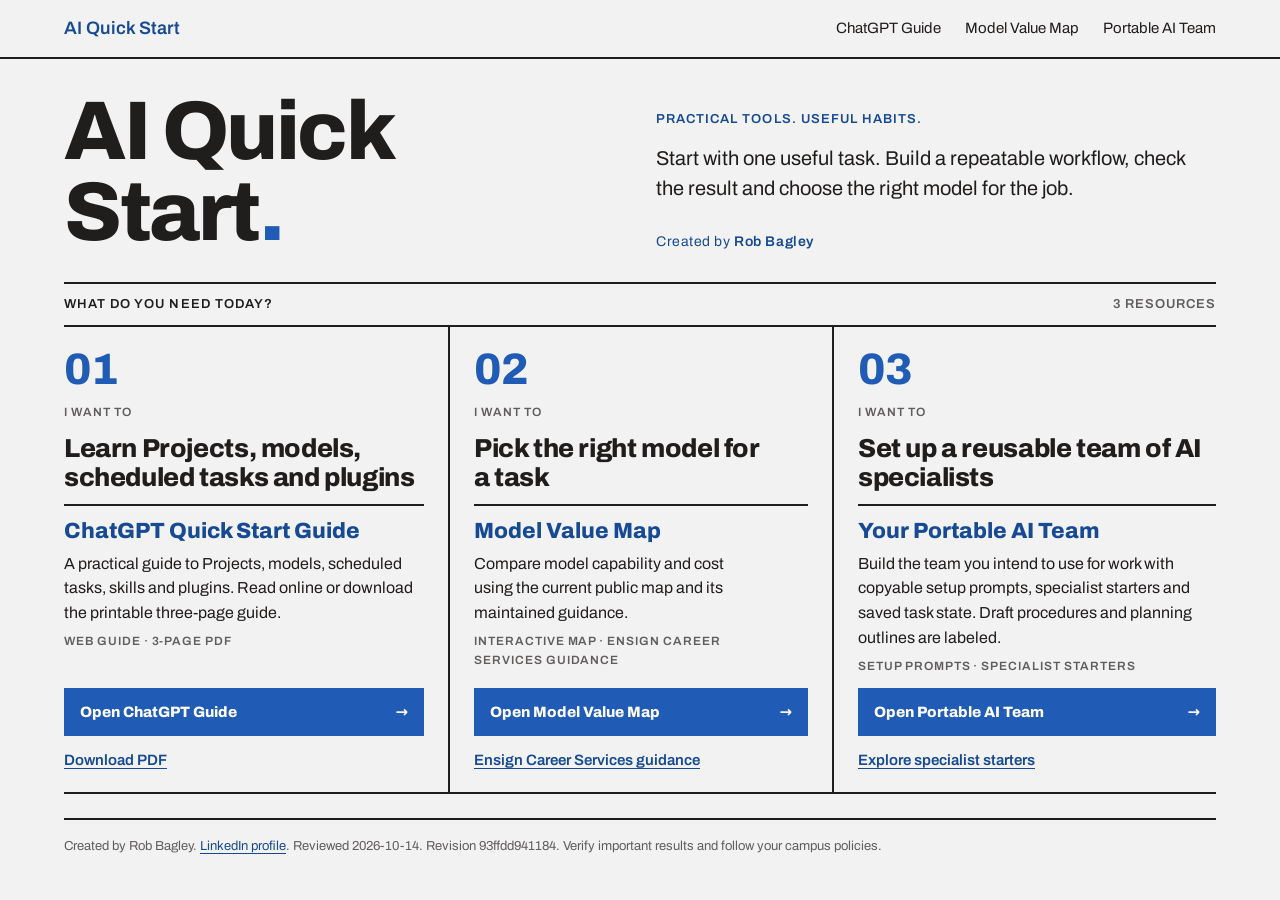
==== docs/index.html @ 32890294 "Redesign printable handout: first-week panel, numbered sections, step columns, callouts Layout follo" ====
<!doctype html><html lang="en"><head><meta charset="utf-8"><meta name="viewport" content="width=device-width,initial-scale=1"><title>AI Quick Start</title><meta name="description" content="Small steps for higher education: organize your work, pick the right settings and let ChatGPT handle the repeats."><link rel="icon" href="favicon.ico"><link rel="icon" type="image/svg+xml" href="favicon.svg"><link rel="preload" href="assets/fonts/archivo.woff2" as="font" type="font/woff2" crossorigin><link rel="stylesheet" href="assets/rob-personal.css"><link rel="stylesheet" href="assets/site.css"></head><body class="home"><a class="rp-skip" href="#main">Skip to content</a><nav class="rp-nav" aria-label="Main"><a class="rp-brand" href="index.html" aria-current="page">AI Quick Start</a><a href="chatgpt-quick-start-guide/">ChatGPT Guide</a><a href="https://robbagley-afk.github.io/model-value-map/">Model Value Map</a><a href="https://your-portable-ai-team.airy-emu-9499.chatgpt.site/">Portable AI Team</a></nav><main id="main"><div class="rp-page"><section class="rp-hero"><h1 class="rp-display"><span class="rp-line">AI Quick</span><span class="rp-line">Start<span class="rp-dot">.</span></span></h1><div class="rp-hero-title"><div class="rp-kicker">Practical tools. Useful habits.</div><p class="rp-lede">Start with one useful task. Build a repeatable workflow, check the result and choose the right model for the job.</p><p class="rp-byline">Created by <strong>Rob Bagley</strong></p></div></section><div class="rp-bar"><h2 class="bar-title">What do you need today?</h2><span class="muted">3 resources</span></div><div class="rp-grid resources" style="--rp-cell:300px"><article class="resource"><div class="rp-num">01</div><div class="rp-label">I want to</div><h2>Learn Projects, models, scheduled tasks and plugins</h2><div class="what"><div class="name">ChatGPT Quick Start Guide</div><p>A practical guide to Projects, models, scheduled tasks, skills and plugins. Read online or download the printable three-page guide.</p><div class="rp-label">Web guide · 3-page PDF</div></div><a class="rp-btn rp-btn-primary rp-btn-block" href="chatgpt-quick-start-guide/">Open ChatGPT Guide<span aria-hidden="true">→</span></a><a class="rp-link" href="ChatGPT-Quick-Start-Guide.pdf">Download PDF</a></article><article class="resource"><div class="rp-num">02</div><div class="rp-label">I want to</div><h2>Pick the right model for a task</h2><div class="what"><div class="name">Model Value Map</div><p>Compare model capability and cost using the current public map and its maintained guidance.</p><div class="rp-label">Interactive map · Ensign Career Services guidance</div></div><a class="rp-btn rp-btn-primary rp-btn-block" href="https://robbagley-afk.github.io/model-value-map/">Open Model Value Map<span aria-hidden="true">→</span></a><a class="rp-link" href="https://robbagley-afk.github.io/model-value-map/team/">Ensign Career Services guidance</a></article><article class="resource"><div class="rp-num">03</div><div class="rp-label">I want to</div><h2>Set up a reusable team of AI specialists</h2><div class="what"><div class="name">Your Portable AI Team</div><p>Build the team you intend to use for work with copyable setup prompts, specialist starters and saved task state. Draft procedures and planning outlines are labeled.</p><div class="rp-label">Setup prompts · specialist starters</div></div><a class="rp-btn rp-btn-primary rp-btn-block" href="https://your-portable-ai-team.airy-emu-9499.chatgpt.site/">Open Portable AI Team<span aria-hidden="true">→</span></a><a class="rp-link" href="https://your-portable-ai-team.airy-emu-9499.chatgpt.site/roles-and-skills.html#add-specialists">Explore specialist starters</a></article></div></div></main><footer class="rp-footer">Created by Rob Bagley. <a href="https://www.linkedin.com/in/robbagley/">LinkedIn profile</a>. Reviewed 2026-10-14. Revision 93ffdd941184. Verify important results and follow your campus policies.</footer></body></html>
---- docs/assets/rob-personal.css ----
/* Rob's Personal Projects — style sheet v1.0 (2026-10-11).
   Modernist structure (Archivo, 2px rules, square corners, flush-left labels)
   with one blue accent. Every value lives in the tokens below; see README.md.
   Fonts: self-host fonts/archivo.woff2 next to this file (SIL OFL), so pages
   make no third-party requests. Class prefix rp- avoids collisions. */
@font-face{font-family:"Archivo";font-style:normal;font-weight:100 900;font-display:swap;src:url(fonts/archivo.woff2) format("woff2")}
@font-face{font-family:"Archivo";font-style:italic;font-weight:100 900;font-display:swap;src:url(fonts/archivo-italic.woff2) format("woff2")}

:root{
  /* ground and ink */
  --rp-bg:#f3f2f2;            /* page */
  --rp-surface:#eae9e9;       /* prompt boxes, tinted cells */
  --rp-ink:#201e1d;           /* text, 2px rules, ink panels */
  --rp-muted:#605d5d;         /* secondary text, 5.8:1 on bg */
  --rp-rule:#201e1d;          /* structural rules are ink, 2px */
  --rp-rule-soft:#9b9797;     /* row rules inside a table or cell */
  /* the one accent */
  --rp-accent:#205bb6;        /* marks, numbers, bands, button fill; white on it 6.5:1 */
  --rp-accent-text:#174a94;   /* links and small accent text, 7.7:1 on bg */
  --rp-accent-deep:#172441;   /* hover and pressed */
  --rp-on-accent:#ffffff;
  /* chart series: fixed order, never cycled. Validated with the dataviz
     checker on #f3f2f2: CVD worst 9.1, normal-vision worst 22.9. Three sit
     under 3:1 on the ground, so every mark gets a 1px ink outline plus a
     legend and direct labels. */
  --rp-series-1:#2a78d6;      /* blue */
  --rp-series-2:#eb6834;      /* orange */
  --rp-series-3:#1baf7a;      /* aqua */
  --rp-series-4:#eda100;      /* yellow */
  --rp-series-outline:#201e1d;
  /* type */
  --rp-font:"Archivo",system-ui,-apple-system,"Segoe UI",sans-serif;
  --rp-w-body:400;--rp-w-label:600;--rp-w-head:800;
  /* space (4px base) and shape */
  --rp-s1:4px;--rp-s2:8px;--rp-s3:12px;--rp-s4:16px;--rp-s5:20px;--rp-s6:24px;--rp-s8:32px;--rp-s10:40px;--rp-s12:48px;--rp-s14:56px;
  --rp-radius:0;              /* never round a corner */
  --rp-max:1200px;
  --rp-gutter:24px;
}
/* Dark theme: opt in with data-theme="dark" on <html>; tokens re-stepped and checked */
:root[data-theme="dark"]{
  --rp-bg:#171615;--rp-surface:#222120;--rp-ink:#f3f2f2;--rp-muted:#b8b4b4;--rp-rule:#f3f2f2;--rp-rule-soft:#5d5a59;
  --rp-accent:#2a64c4;--rp-accent-text:#7fa8ec;--rp-accent-deep:#5b8fe0;--rp-on-accent:#ffffff;
  --rp-series-1:#3987e5;--rp-series-2:#d95926;--rp-series-3:#199e70;--rp-series-4:#c98500;--rp-series-outline:#f3f2f2;
}

/* — base — */
*,*::before,*::after{box-sizing:border-box}
body{margin:0;background:var(--rp-bg);color:var(--rp-ink);font:var(--rp-w-body) 16px/1.6 var(--rp-font);text-wrap:pretty}
h1,h2,h3,h4{font-family:var(--rp-font);font-weight:var(--rp-w-head);line-height:1.1;letter-spacing:-.02em;margin:0}
p{margin:0}
a{color:var(--rp-accent-text);text-underline-offset:3px}
a:hover{color:var(--rp-accent-deep)}
:focus-visible{outline:2px solid var(--rp-accent);outline-offset:2px}
::selection{background:color-mix(in srgb,var(--rp-accent) 25%,transparent)}
@media (prefers-reduced-motion:reduce){*{scroll-behavior:auto!important}}
.rp-skip{position:absolute;left:12px;top:-100px;background:var(--rp-bg);padding:12px;z-index:2}
.rp-skip:focus{top:12px}
.rp-page{max-width:var(--rp-max);margin:0 auto;padding:0 var(--rp-gutter)}

/* — chrome — */
.rp-backlink{background:var(--rp-ink);padding:var(--rp-s2) max(var(--rp-gutter),calc((100% - var(--rp-max))/2 + var(--rp-gutter)));font-size:13px}
.rp-backlink a{color:var(--rp-bg);text-decoration:none}
.rp-nav{display:flex;flex-wrap:wrap;align-items:center;gap:var(--rp-s2) var(--rp-s6);padding:14px max(var(--rp-gutter),calc((100% - var(--rp-max))/2 + var(--rp-gutter)));border-bottom:2px solid var(--rp-rule)}
.rp-nav a{color:var(--rp-ink);text-decoration:none;font-size:15px;white-space:nowrap}
.rp-nav a:hover{color:var(--rp-accent-text);text-decoration:underline}
.rp-nav a[aria-current=page]{color:var(--rp-accent-text);font-weight:var(--rp-w-label)}
.rp-nav .rp-brand{margin-right:auto;font-size:18px;font-weight:var(--rp-w-head);color:var(--rp-ink)}
.rp-footer{width:calc(100% - 2*var(--rp-gutter));max-width:calc(var(--rp-max) - 2*var(--rp-gutter));margin:var(--rp-s12) auto 0;padding:var(--rp-s4) 0 28px;border-top:2px solid var(--rp-rule);font-size:13px;color:var(--rp-muted)}

/* — hero — */
.rp-hero{display:grid;grid-template-columns:repeat(auto-fit,minmax(min(100%,460px),1fr));gap:var(--rp-s6) var(--rp-s8);padding:var(--rp-s12) 0 var(--rp-s8);align-items:end}
.rp-hero-title{display:flex;flex-direction:column;gap:14px}
.rp-display{font-size:clamp(44px,6.5vw,88px);line-height:.98;letter-spacing:-.03em}
.rp-display .rp-line{display:block}
.rp-dot{color:var(--rp-accent)}  /* the accent period that ends a display title */
.rp-kicker{font-size:13px;font-weight:var(--rp-w-label);letter-spacing:.08em;text-transform:uppercase;color:var(--rp-accent-text)}
.rp-label{font-size:12px;font-weight:var(--rp-w-label);letter-spacing:.08em;text-transform:uppercase;color:var(--rp-muted)}
.rp-lede{font-size:20px;line-height:1.5;max-width:540px}

/* — sections — */
.rp-section{padding-top:var(--rp-s14);display:flex;flex-direction:column;gap:var(--rp-s4)}
.rp-section-head{display:flex;align-items:baseline;gap:var(--rp-s6);padding-bottom:var(--rp-s4);border-bottom:2px solid var(--rp-rule)}
.rp-num{font-size:72px;font-weight:var(--rp-w-head);line-height:.9;letter-spacing:-.04em;color:var(--rp-accent);font-variant-numeric:tabular-nums}
.rp-section-head h2{font-size:clamp(28px,3.4vw,40px);line-height:1.05;letter-spacing:-.025em}
.rp-bar{display:flex;justify-content:space-between;flex-wrap:wrap;gap:var(--rp-s2);border-top:2px solid var(--rp-rule);padding:10px 0;font-size:13px;font-weight:var(--rp-w-label);letter-spacing:.08em;text-transform:uppercase}

/* — the visible grid: equal cells divided by 2px rules — */
.rp-grid{display:grid;grid-template-columns:repeat(auto-fit,minmax(var(--rp-cell,260px),1fr));border-top:2px solid var(--rp-rule);border-bottom:2px solid var(--rp-rule)}
.rp-grid>*{padding:var(--rp-s6);border-left:2px solid var(--rp-rule);min-width:0}
.rp-grid>*:first-child{border-left:0;padding-left:0}
.rp-grid>*:last-child{padding-right:0}
.rp-grid.rp-boxed{border:2px solid var(--rp-rule)}
.rp-grid.rp-boxed>*{padding:var(--rp-s4)}
.rp-grid.rp-boxed>*:first-child{padding-left:var(--rp-s4)}
.rp-grid.rp-boxed>*:last-child{padding-right:var(--rp-s4)}
@media (max-width:700px){.rp-grid>*{border-left:0;padding-left:0;padding-right:0;border-top:2px solid var(--rp-rule)}.rp-grid>*:first-child{border-top:0}}
.rp-tinted{background:var(--rp-surface)}

/* — fields: the accent band and the ink panel. Only large text on a band — */
.rp-band{background:var(--rp-accent);color:var(--rp-on-accent)}
.rp-band-inner{max-width:var(--rp-max);margin:0 auto;padding:36px var(--rp-gutter);display:flex;flex-wrap:wrap;gap:var(--rp-s2) var(--rp-s8);align-items:baseline}
.rp-band-big{font-size:clamp(40px,5.5vw,76px);font-weight:var(--rp-w-head);line-height:1;letter-spacing:-.03em}
.rp-panel{background:var(--rp-ink);color:var(--rp-bg);padding:var(--rp-s6)}
.rp-panel a{color:var(--rp-bg)}

/* — buttons: square, label flush left, trailing glyph at the far right — */
.rp-btn{display:inline-flex;justify-content:space-between;align-items:center;gap:var(--rp-s6);min-width:220px;min-height:48px;padding:12px 16px;border:0;border-radius:var(--rp-radius);font:var(--rp-w-head) 15px/1.25 var(--rp-font);text-align:left;text-decoration:none;cursor:pointer}
.rp-btn-primary{background:var(--rp-accent);color:var(--rp-on-accent)}
.rp-btn-primary:hover{background:var(--rp-accent-deep);color:var(--rp-on-accent)}
.rp-btn-secondary{background:transparent;color:var(--rp-ink);box-shadow:inset 0 0 0 2px var(--rp-ink)}
.rp-btn-secondary:hover{background:var(--rp-ink);color:var(--rp-bg)}
.rp-btn-on-band{background:var(--rp-bg);color:var(--rp-ink)}
.rp-btn-block{display:flex;width:100%}
.rp-link{font-size:15px;font-weight:var(--rp-w-label)}

/* — content pieces — */
.rp-note{display:flex;gap:var(--rp-s3);font-size:15px;line-height:1.5}
.rp-note::before{content:"";flex:0 0 10px;height:10px;margin-top:6px;background:var(--rp-accent)}
.rp-steps{margin:0;padding:0;list-style:none;counter-reset:rp;display:flex;flex-direction:column;gap:6px}
.rp-steps>li{counter-increment:rp;display:flex;gap:14px;align-items:baseline}
.rp-steps>li::before{content:counter(rp,decimal-leading-zero);flex:0 0 24px;font-weight:var(--rp-w-head);color:var(--rp-accent-text);font-variant-numeric:tabular-nums}
.rp-tag{display:inline-block;font-size:11px;font-weight:var(--rp-w-head);letter-spacing:.08em;text-transform:uppercase;padding:3px 8px;border:2px solid var(--rp-accent-text);color:var(--rp-accent-text)}
.rp-table-wrap{overflow-x:auto}
.rp-table{border-collapse:collapse;width:100%;font-size:15px}
.rp-table th,.rp-table td{text-align:left;vertical-align:top;padding:10px 12px;border-bottom:1px solid var(--rp-rule-soft)}
.rp-table th:first-child,.rp-table td:first-child{padding-left:0}
.rp-table thead th{font-size:12px;letter-spacing:.08em;text-transform:uppercase;border-top:2px solid var(--rp-rule);border-bottom:2px solid var(--rp-rule)}
.rp-table tbody th{font-weight:var(--rp-w-head)}
.rp-prompt{border:2px solid var(--rp-rule)}
.rp-prompt>header{display:flex;justify-content:space-between;align-items:center;gap:var(--rp-s4);padding-left:var(--rp-s4);border-bottom:2px solid var(--rp-rule);font-weight:var(--rp-w-head)}
.rp-prompt>pre,.rp-prompt>p{margin:0;padding:14px var(--rp-s4);background:var(--rp-surface);font:15px/1.55 var(--rp-font);white-space:pre-wrap;max-height:220px;overflow:auto}
.rp-check{display:flex;gap:14px;align-items:flex-start;min-height:48px;padding:14px 0;border-bottom:2px solid var(--rp-rule);font-weight:var(--rp-w-label);cursor:pointer}
.rp-check input{width:20px;height:20px;margin:2px 0 0;flex-shrink:0;accent-color:var(--rp-accent)}

/* — charts: series marks outlined so light hues stay findable — */
.rp-mark-1{fill:var(--rp-series-1)}.rp-mark-2{fill:var(--rp-series-2)}.rp-mark-3{fill:var(--rp-series-3)}.rp-mark-4{fill:var(--rp-series-4)}
.rp-mark-1,.rp-mark-2,.rp-mark-3,.rp-mark-4{stroke:var(--rp-series-outline);stroke-width:1}

@media (max-width:650px){:root{--rp-gutter:16px}.rp-num{font-size:52px}.rp-nav{gap:var(--rp-s2) var(--rp-s4)}}
@media print{body{background:#fff}.rp-skip,.rp-nav,.rp-backlink{display:none}.rp-band{print-color-adjust:exact;-webkit-print-color-adjust:exact}}
---- docs/assets/site.css ----
/* AI Quick Start page layer. Tokens and components come from rob-personal.css
   (style-guide/), loaded first; this file only places them for these pages. */
html{scroll-behavior:smooth}

/* home: three equal resource cells sized to fit one desktop screen */
.home .rp-hero{padding:var(--rp-s8) 0 28px}
.home .rp-footer{margin-top:var(--rp-s6)}
.bar-title{font-size:13px;font-weight:var(--rp-w-label);letter-spacing:.08em;line-height:inherit}
.muted{color:var(--rp-muted)}
.resources{border-top:2px solid var(--rp-rule)}
.resource{display:flex;flex-direction:column;gap:var(--rp-s3);padding-top:var(--rp-s5);padding-bottom:var(--rp-s5)}
.resource .rp-num{font-size:44px;line-height:1;letter-spacing:-.02em}
.resource h2{font-size:26px;line-height:1.12;letter-spacing:-.015em;min-height:58px}
.resource .what{flex:1;display:flex;flex-direction:column;gap:6px;border-top:2px solid var(--rp-rule);padding-top:var(--rp-s3)}
.resource .name{font-size:22px;line-height:1.25;font-weight:var(--rp-w-head);color:var(--rp-accent-text)}
.resource .what p{font-size:16px;line-height:1.55}

/* guide */
.guide-lede{display:flex;flex-direction:column;gap:var(--rp-s4);align-items:flex-start}
.toc{margin-bottom:var(--rp-s2)}
.toc a{display:flex;gap:var(--rp-s3);align-items:baseline;min-height:48px;color:var(--rp-ink);text-decoration:none;font-weight:var(--rp-w-label);line-height:1.3}
.toc a:hover{color:var(--rp-accent-text)}
.toc-num{font-size:22px;font-weight:var(--rp-w-head);color:var(--rp-accent)}
.chapter{scroll-margin-top:16px}
.topic{display:grid;grid-template-columns:repeat(auto-fit,minmax(min(100%,300px),1fr));gap:var(--rp-s4) var(--rp-s8);padding:28px 0;border-bottom:2px solid var(--rp-rule);scroll-margin-top:16px}
.topic-head{display:flex;flex-direction:column;gap:var(--rp-s2)}
.topic-head h3{font-size:26px;line-height:1.12;letter-spacing:-.015em}
.topic-body{grid-column:span 2;min-width:0;display:flex;flex-direction:column;gap:var(--rp-s4)}
.topic-body .intro{font-size:18px;line-height:1.55}
.cards{--rp-cell:180px}
.cards h4{font-size:16px;margin-bottom:4px}
.cards p{font-size:15px;line-height:1.5}
.bullets{margin:0;padding:0;list-style:none;display:flex;flex-direction:column;gap:6px}
.bullets li{display:flex;gap:var(--rp-s3)}
.bullets li::before{content:"";flex:0 0 8px;height:8px;margin-top:8px;background:var(--rp-accent)}
#checklist{margin-top:var(--rp-s14);scroll-margin-top:0}
.after-band{padding-top:var(--rp-s6)}
.checks{margin:var(--rp-s3) 0 0;padding:0;list-style:none;display:grid;grid-template-columns:repeat(auto-fit,minmax(280px,1fr));column-gap:var(--rp-s6);border-top:2px solid var(--rp-rule)}
.meta{margin-top:var(--rp-s3);font-size:14px;color:var(--rp-muted)}
.sources{display:grid;grid-template-columns:repeat(auto-fit,minmax(min(100%,300px),1fr));gap:var(--rp-s4) var(--rp-s8);margin-top:var(--rp-s12);padding-top:var(--rp-s5);border-top:2px solid var(--rp-rule)}
.source-list{grid-column:span 2;margin:0;padding:0;list-style:none;columns:2 240px;column-gap:var(--rp-s8);font-size:15px}
.source-list li{break-inside:avoid;padding:3px 0}
@media (max-width:700px){.topic-body,.source-list{grid-column:auto}.resource h2{min-height:0}}

@media print{
  body{font-size:11pt}
  .no-print,.toc,.rp-footer{display:none}
  .chapter{break-before:page}
  .chapter:first-of-type{break-before:auto}
  .cards>*,.rp-note{break-inside:avoid}
  .rp-band-inner{padding:12px 0}
}

/* Hero byline: visible but secondary to the lede */
.rp-byline{margin-top:14px;font-size:14px;letter-spacing:.04em;color:var(--rp-accent-text)}
.rp-byline strong{font-weight:var(--rp-w-label)}
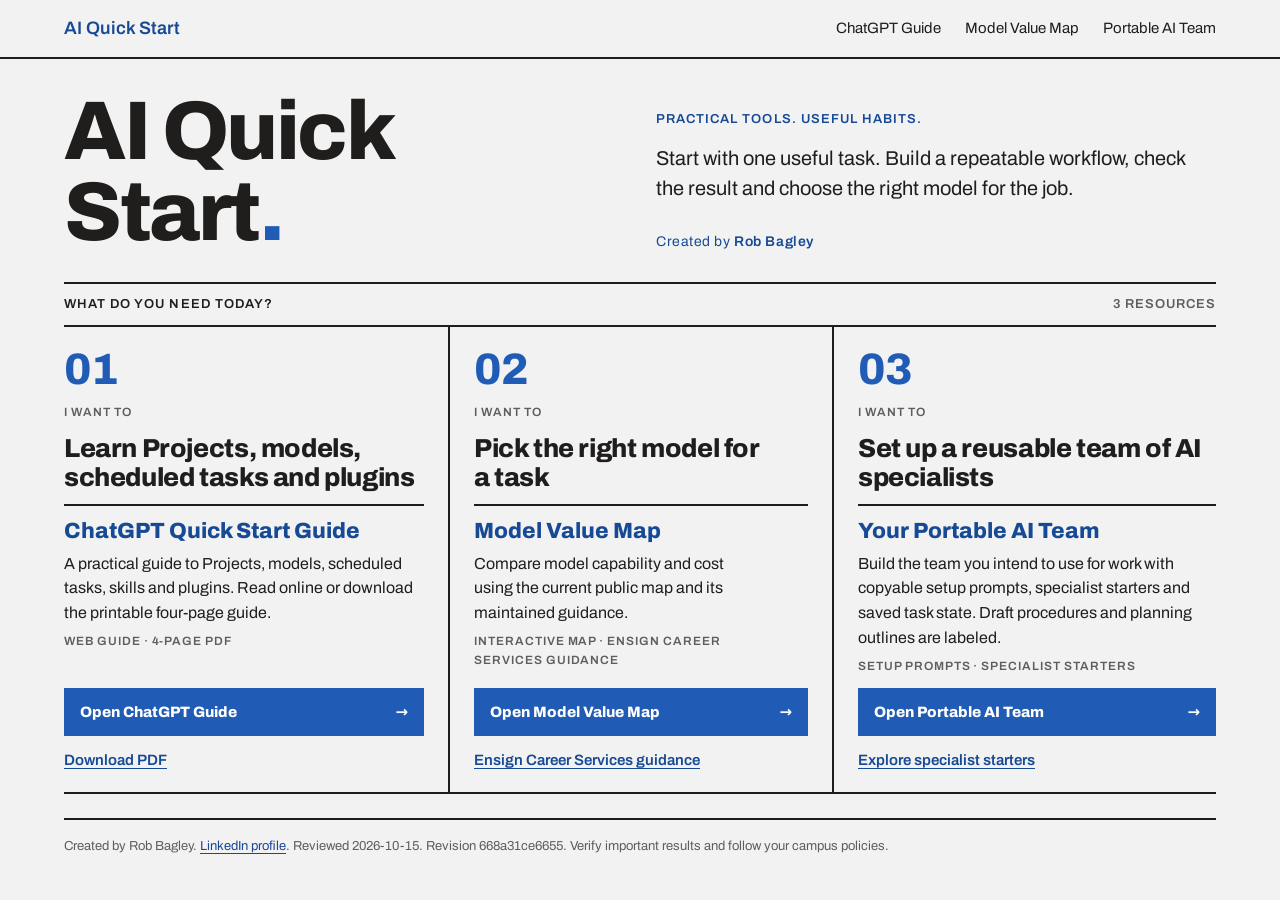
==== commit 6c2ed6ab: "Handout: official app install first, Chat vs Work with screenshot, Codex last Four-page layout; page" ====
--- a/docs/index.html
+++ b/docs/index.html
@@ -1 +1 @@
-<!doctype html><html lang="en"><head><meta charset="utf-8"><meta name="viewport" content="width=device-width,initial-scale=1"><title>AI Quick Start</title><meta name="description" content="Small steps for higher education: organize your work, pick the right settings and let ChatGPT handle the repeats."><link rel="icon" href="favicon.ico"><link rel="icon" type="image/svg+xml" href="favicon.svg"><link rel="preload" href="assets/fonts/archivo.woff2" as="font" type="font/woff2" crossorigin><link rel="stylesheet" href="assets/rob-personal.css"><link rel="stylesheet" href="assets/site.css"></head><body class="home"><a class="rp-skip" href="#main">Skip to content</a><nav class="rp-nav" aria-label="Main"><a class="rp-brand" href="index.html" aria-current="page">AI Quick Start</a><a href="chatgpt-quick-start-guide/">ChatGPT Guide</a><a href="https://robbagley-afk.github.io/model-value-map/">Model Value Map</a><a href="https://your-portable-ai-team.airy-emu-9499.chatgpt.site/">Portable AI Team</a></nav><main id="main"><div class="rp-page"><section class="rp-hero"><h1 class="rp-display"><span class="rp-line">AI Quick</span><span class="rp-line">Start<span class="rp-dot">.</span></span></h1><div class="rp-hero-title"><div class="rp-kicker">Practical tools. Useful habits.</div><p class="rp-lede">Start with one useful task. Build a repeatable workflow, check the result and choose the right model for the job.</p><p class="rp-byline">Created by <strong>Rob Bagley</strong></p></div></section><div class="rp-bar"><h2 class="bar-title">What do you need today?</h2><span class="muted">3 resources</span></div><div class="rp-grid resources" style="--rp-cell:300px"><article class="resource"><div class="rp-num">01</div><div class="rp-label">I want to</div><h2>Learn Projects, models, scheduled tasks and plugins</h2><div class="what"><div class="name">ChatGPT Quick Start Guide</div><p>A practical guide to Projects, models, scheduled tasks, skills and plugins. Read online or download the printable three-page guide.</p><div class="rp-label">Web guide · 3-page PDF</div></div><a class="rp-btn rp-btn-primary rp-btn-block" href="chatgpt-quick-start-guide/">Open ChatGPT Guide<span aria-hidden="true">→</span></a><a class="rp-link" href="ChatGPT-Quick-Start-Guide.pdf">Download PDF</a></article><article class="resource"><div class="rp-num">02</div><div class="rp-label">I want to</div><h2>Pick the right model for a task</h2><div class="what"><div class="name">Model Value Map</div><p>Compare model capability and cost using the current public map and its maintained guidance.</p><div class="rp-label">Interactive map · Ensign Career Services guidance</div></div><a class="rp-btn rp-btn-primary rp-btn-block" href="https://robbagley-afk.github.io/model-value-map/">Open Model Value Map<span aria-hidden="true">→</span></a><a class="rp-link" href="https://robbagley-afk.github.io/model-value-map/team/">Ensign Career Services guidance</a></article><article class="resource"><div class="rp-num">03</div><div class="rp-label">I want to</div><h2>Set up a reusable team of AI specialists</h2><div class="what"><div class="name">Your Portable AI Team</div><p>Build the team you intend to use for work with copyable setup prompts, specialist starters and saved task state. Draft procedures and planning outlines are labeled.</p><div class="rp-label">Setup prompts · specialist starters</div></div><a class="rp-btn rp-btn-primary rp-btn-block" href="https://your-portable-ai-team.airy-emu-9499.chatgpt.site/">Open Portable AI Team<span aria-hidden="true">→</span></a><a class="rp-link" href="https://your-portable-ai-team.airy-emu-9499.chatgpt.site/roles-and-skills.html#add-specialists">Explore specialist starters</a></article></div></div></main><footer class="rp-footer">Created by Rob Bagley. <a href="https://www.linkedin.com/in/robbagley/">LinkedIn profile</a>. Reviewed 2026-10-14. Revision 93ffdd941184. Verify important results and follow your campus policies.</footer></body></html>+<!doctype html><html lang="en"><head><meta charset="utf-8"><meta name="viewport" content="width=device-width,initial-scale=1"><title>AI Quick Start</title><meta name="description" content="Small steps for higher education: organize your work, pick the right settings and let ChatGPT handle the repeats."><link rel="icon" href="favicon.ico"><link rel="icon" type="image/svg+xml" href="favicon.svg"><link rel="preload" href="assets/fonts/archivo.woff2" as="font" type="font/woff2" crossorigin><link rel="stylesheet" href="assets/rob-personal.css"><link rel="stylesheet" href="assets/site.css"></head><body class="home"><a class="rp-skip" href="#main">Skip to content</a><nav class="rp-nav" aria-label="Main"><a class="rp-brand" href="index.html" aria-current="page">AI Quick Start</a><a href="chatgpt-quick-start-guide/">ChatGPT Guide</a><a href="https://robbagley-afk.github.io/model-value-map/">Model Value Map</a><a href="https://your-portable-ai-team.airy-emu-9499.chatgpt.site/">Portable AI Team</a></nav><main id="main"><div class="rp-page"><section class="rp-hero"><h1 class="rp-display"><span class="rp-line">AI Quick</span><span class="rp-line">Start<span class="rp-dot">.</span></span></h1><div class="rp-hero-title"><div class="rp-kicker">Practical tools. Useful habits.</div><p class="rp-lede">Start with one useful task. Build a repeatable workflow, check the result and choose the right model for the job.</p><p class="rp-byline">Created by <strong>Rob Bagley</strong></p></div></section><div class="rp-bar"><h2 class="bar-title">What do you need today?</h2><span class="muted">3 resources</span></div><div class="rp-grid resources" style="--rp-cell:300px"><article class="resource"><div class="rp-num">01</div><div class="rp-label">I want to</div><h2>Learn Projects, models, scheduled tasks and plugins</h2><div class="what"><div class="name">ChatGPT Quick Start Guide</div><p>A practical guide to Projects, models, scheduled tasks, skills and plugins. Read online or download the printable four-page guide.</p><div class="rp-label">Web guide · 4-page PDF</div></div><a class="rp-btn rp-btn-primary rp-btn-block" href="chatgpt-quick-start-guide/">Open ChatGPT Guide<span aria-hidden="true">→</span></a><a class="rp-link" href="ChatGPT-Quick-Start-Guide.pdf">Download PDF</a></article><article class="resource"><div class="rp-num">02</div><div class="rp-label">I want to</div><h2>Pick the right model for a task</h2><div class="what"><div class="name">Model Value Map</div><p>Compare model capability and cost using the current public map and its maintained guidance.</p><div class="rp-label">Interactive map · Ensign Career Services guidance</div></div><a class="rp-btn rp-btn-primary rp-btn-block" href="https://robbagley-afk.github.io/model-value-map/">Open Model Value Map<span aria-hidden="true">→</span></a><a class="rp-link" href="https://robbagley-afk.github.io/model-value-map/team/">Ensign Career Services guidance</a></article><article class="resource"><div class="rp-num">03</div><div class="rp-label">I want to</div><h2>Set up a reusable team of AI specialists</h2><div class="what"><div class="name">Your Portable AI Team</div><p>Build the team you intend to use for work with copyable setup prompts, specialist starters and saved task state. Draft procedures and planning outlines are labeled.</p><div class="rp-label">Setup prompts · specialist starters</div></div><a class="rp-btn rp-btn-primary rp-btn-block" href="https://your-portable-ai-team.airy-emu-9499.chatgpt.site/">Open Portable AI Team<span aria-hidden="true">→</span></a><a class="rp-link" href="https://your-portable-ai-team.airy-emu-9499.chatgpt.site/roles-and-skills.html#add-specialists">Explore specialist starters</a></article></div></div></main><footer class="rp-footer">Created by Rob Bagley. <a href="https://www.linkedin.com/in/robbagley/">LinkedIn profile</a>. Reviewed 2026-10-15. Revision 668a31ce6655. Verify important results and follow your campus policies.</footer></body></html>
--- a/docs/assets/site.css
+++ b/docs/assets/site.css
@@ -54,3 +54,4 @@
 /* Hero byline: visible but secondary to the lede */
 .rp-byline{margin-top:14px;font-size:14px;letter-spacing:.04em;color:var(--rp-accent-text)}
 .rp-byline strong{font-weight:var(--rp-w-label)}
+.shot{margin:16px 0}.shot img{display:block;max-width:100%;height:auto;border:1.5px solid var(--rp-ink,#201e1d)}.shot figcaption{margin-top:6px}
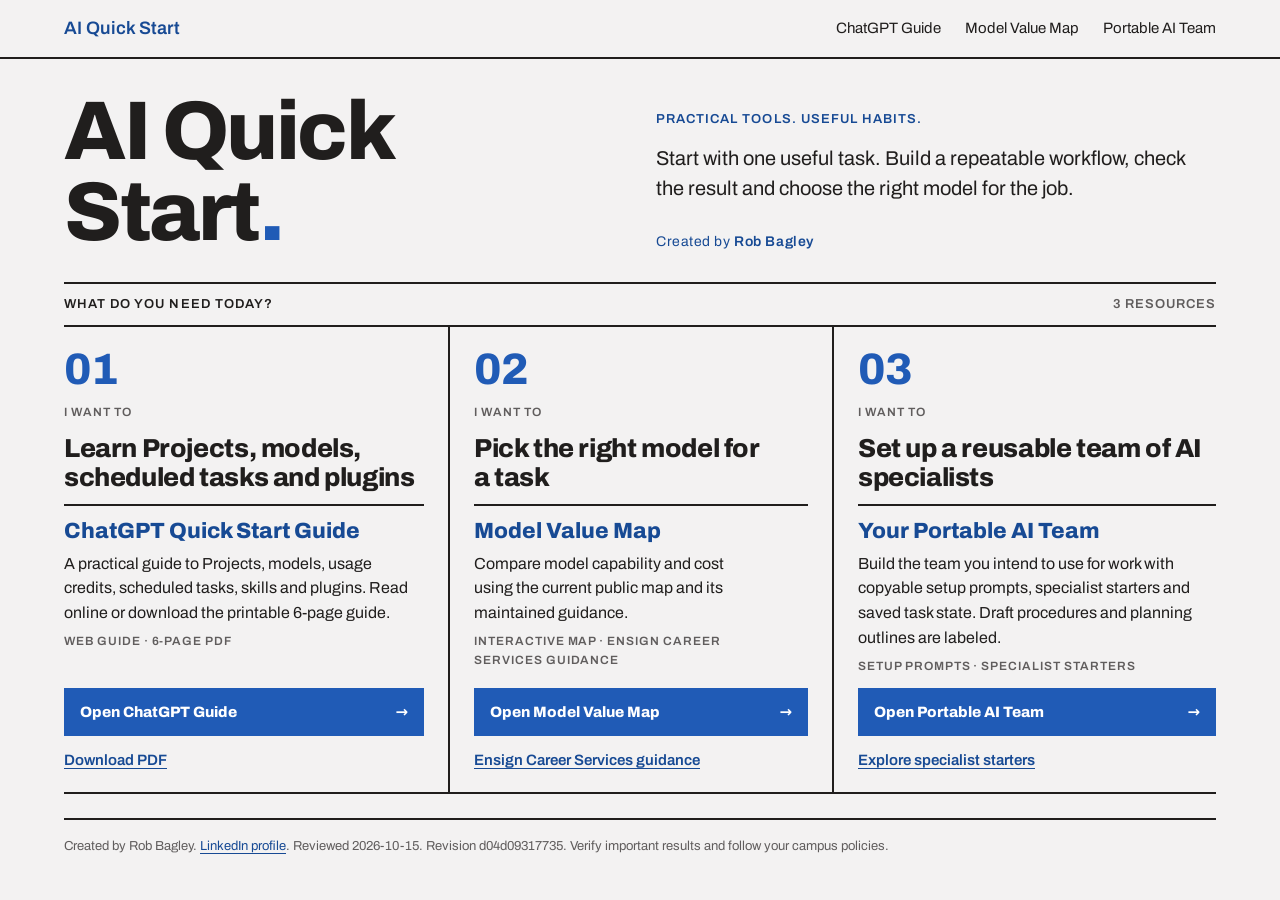
==== commit eebfca9e: "Add illustrated CES plugin and Work usage walkthroughs" ====
--- a/docs/index.html
+++ b/docs/index.html
@@ -1 +1 @@
-<!doctype html><html lang="en"><head><meta charset="utf-8"><meta name="viewport" content="width=device-width,initial-scale=1"><title>AI Quick Start</title><meta name="description" content="Small steps for higher education: organize your work, pick the right settings and let ChatGPT handle the repeats."><link rel="icon" href="favicon.ico"><link rel="icon" type="image/svg+xml" href="favicon.svg"><link rel="preload" href="assets/fonts/archivo.woff2" as="font" type="font/woff2" crossorigin><link rel="stylesheet" href="assets/rob-personal.css"><link rel="stylesheet" href="assets/site.css"></head><body class="home"><a class="rp-skip" href="#main">Skip to content</a><nav class="rp-nav" aria-label="Main"><a class="rp-brand" href="index.html" aria-current="page">AI Quick Start</a><a href="chatgpt-quick-start-guide/">ChatGPT Guide</a><a href="https://robbagley-afk.github.io/model-value-map/">Model Value Map</a><a href="https://your-portable-ai-team.airy-emu-9499.chatgpt.site/">Portable AI Team</a></nav><main id="main"><div class="rp-page"><section class="rp-hero"><h1 class="rp-display"><span class="rp-line">AI Quick</span><span class="rp-line">Start<span class="rp-dot">.</span></span></h1><div class="rp-hero-title"><div class="rp-kicker">Practical tools. Useful habits.</div><p class="rp-lede">Start with one useful task. Build a repeatable workflow, check the result and choose the right model for the job.</p><p class="rp-byline">Created by <strong>Rob Bagley</strong></p></div></section><div class="rp-bar"><h2 class="bar-title">What do you need today?</h2><span class="muted">3 resources</span></div><div class="rp-grid resources" style="--rp-cell:300px"><article class="resource"><div class="rp-num">01</div><div class="rp-label">I want to</div><h2>Learn Projects, models, scheduled tasks and plugins</h2><div class="what"><div class="name">ChatGPT Quick Start Guide</div><p>A practical guide to Projects, models, scheduled tasks, skills and plugins. Read online or download the printable four-page guide.</p><div class="rp-label">Web guide · 4-page PDF</div></div><a class="rp-btn rp-btn-primary rp-btn-block" href="chatgpt-quick-start-guide/">Open ChatGPT Guide<span aria-hidden="true">→</span></a><a class="rp-link" href="ChatGPT-Quick-Start-Guide.pdf">Download PDF</a></article><article class="resource"><div class="rp-num">02</div><div class="rp-label">I want to</div><h2>Pick the right model for a task</h2><div class="what"><div class="name">Model Value Map</div><p>Compare model capability and cost using the current public map and its maintained guidance.</p><div class="rp-label">Interactive map · Ensign Career Services guidance</div></div><a class="rp-btn rp-btn-primary rp-btn-block" href="https://robbagley-afk.github.io/model-value-map/">Open Model Value Map<span aria-hidden="true">→</span></a><a class="rp-link" href="https://robbagley-afk.github.io/model-value-map/team/">Ensign Career Services guidance</a></article><article class="resource"><div class="rp-num">03</div><div class="rp-label">I want to</div><h2>Set up a reusable team of AI specialists</h2><div class="what"><div class="name">Your Portable AI Team</div><p>Build the team you intend to use for work with copyable setup prompts, specialist starters and saved task state. Draft procedures and planning outlines are labeled.</p><div class="rp-label">Setup prompts · specialist starters</div></div><a class="rp-btn rp-btn-primary rp-btn-block" href="https://your-portable-ai-team.airy-emu-9499.chatgpt.site/">Open Portable AI Team<span aria-hidden="true">→</span></a><a class="rp-link" href="https://your-portable-ai-team.airy-emu-9499.chatgpt.site/roles-and-skills.html#add-specialists">Explore specialist starters</a></article></div></div></main><footer class="rp-footer">Created by Rob Bagley. <a href="https://www.linkedin.com/in/robbagley/">LinkedIn profile</a>. Reviewed 2026-10-15. Revision 668a31ce6655. Verify important results and follow your campus policies.</footer></body></html>+<!doctype html><html lang="en"><head><meta charset="utf-8"><meta name="viewport" content="width=device-width,initial-scale=1"><title>AI Quick Start</title><meta name="description" content="Small steps for higher education: organize your work, pick the right settings and let ChatGPT handle the repeats."><link rel="icon" href="favicon.ico"><link rel="icon" type="image/svg+xml" href="favicon.svg"><link rel="preload" href="assets/fonts/archivo.woff2" as="font" type="font/woff2" crossorigin><link rel="stylesheet" href="assets/rob-personal.css"><link rel="stylesheet" href="assets/site.css"></head><body class="home"><a class="rp-skip" href="#main">Skip to content</a><nav class="rp-nav" aria-label="Main"><a class="rp-brand" href="index.html" aria-current="page">AI Quick Start</a><a href="chatgpt-quick-start-guide/">ChatGPT Guide</a><a href="https://robbagley-afk.github.io/model-value-map/">Model Value Map</a><a href="https://your-portable-ai-team.airy-emu-9499.chatgpt.site/">Portable AI Team</a></nav><main id="main"><div class="rp-page"><section class="rp-hero"><h1 class="rp-display"><span class="rp-line">AI Quick</span><span class="rp-line">Start<span class="rp-dot">.</span></span></h1><div class="rp-hero-title"><div class="rp-kicker">Practical tools. Useful habits.</div><p class="rp-lede">Start with one useful task. Build a repeatable workflow, check the result and choose the right model for the job.</p><p class="rp-byline">Created by <strong>Rob Bagley</strong></p></div></section><div class="rp-bar"><h2 class="bar-title">What do you need today?</h2><span class="muted">3 resources</span></div><div class="rp-grid resources" style="--rp-cell:300px"><article class="resource"><div class="rp-num">01</div><div class="rp-label">I want to</div><h2>Learn Projects, models, scheduled tasks and plugins</h2><div class="what"><div class="name">ChatGPT Quick Start Guide</div><p>A practical guide to Projects, models, usage credits, scheduled tasks, skills and plugins. Read online or download the printable 6-page guide.</p><div class="rp-label">Web guide · 6-page PDF</div></div><a class="rp-btn rp-btn-primary rp-btn-block" href="chatgpt-quick-start-guide/">Open ChatGPT Guide<span aria-hidden="true">→</span></a><a class="rp-link" href="ChatGPT-Quick-Start-Guide.pdf">Download PDF</a></article><article class="resource"><div class="rp-num">02</div><div class="rp-label">I want to</div><h2>Pick the right model for a task</h2><div class="what"><div class="name">Model Value Map</div><p>Compare model capability and cost using the current public map and its maintained guidance.</p><div class="rp-label">Interactive map · Ensign Career Services guidance</div></div><a class="rp-btn rp-btn-primary rp-btn-block" href="https://robbagley-afk.github.io/model-value-map/">Open Model Value Map<span aria-hidden="true">→</span></a><a class="rp-link" href="https://robbagley-afk.github.io/model-value-map/team/">Ensign Career Services guidance</a></article><article class="resource"><div class="rp-num">03</div><div class="rp-label">I want to</div><h2>Set up a reusable team of AI specialists</h2><div class="what"><div class="name">Your Portable AI Team</div><p>Build the team you intend to use for work with copyable setup prompts, specialist starters and saved task state. Draft procedures and planning outlines are labeled.</p><div class="rp-label">Setup prompts · specialist starters</div></div><a class="rp-btn rp-btn-primary rp-btn-block" href="https://your-portable-ai-team.airy-emu-9499.chatgpt.site/">Open Portable AI Team<span aria-hidden="true">→</span></a><a class="rp-link" href="https://your-portable-ai-team.airy-emu-9499.chatgpt.site/roles-and-skills.html#add-specialists">Explore specialist starters</a></article></div></div></main><footer class="rp-footer">Created by Rob Bagley. <a href="https://www.linkedin.com/in/robbagley/">LinkedIn profile</a>. Reviewed 2026-10-15. Revision d04d09317735. Verify important results and follow your campus policies.</footer></body></html>
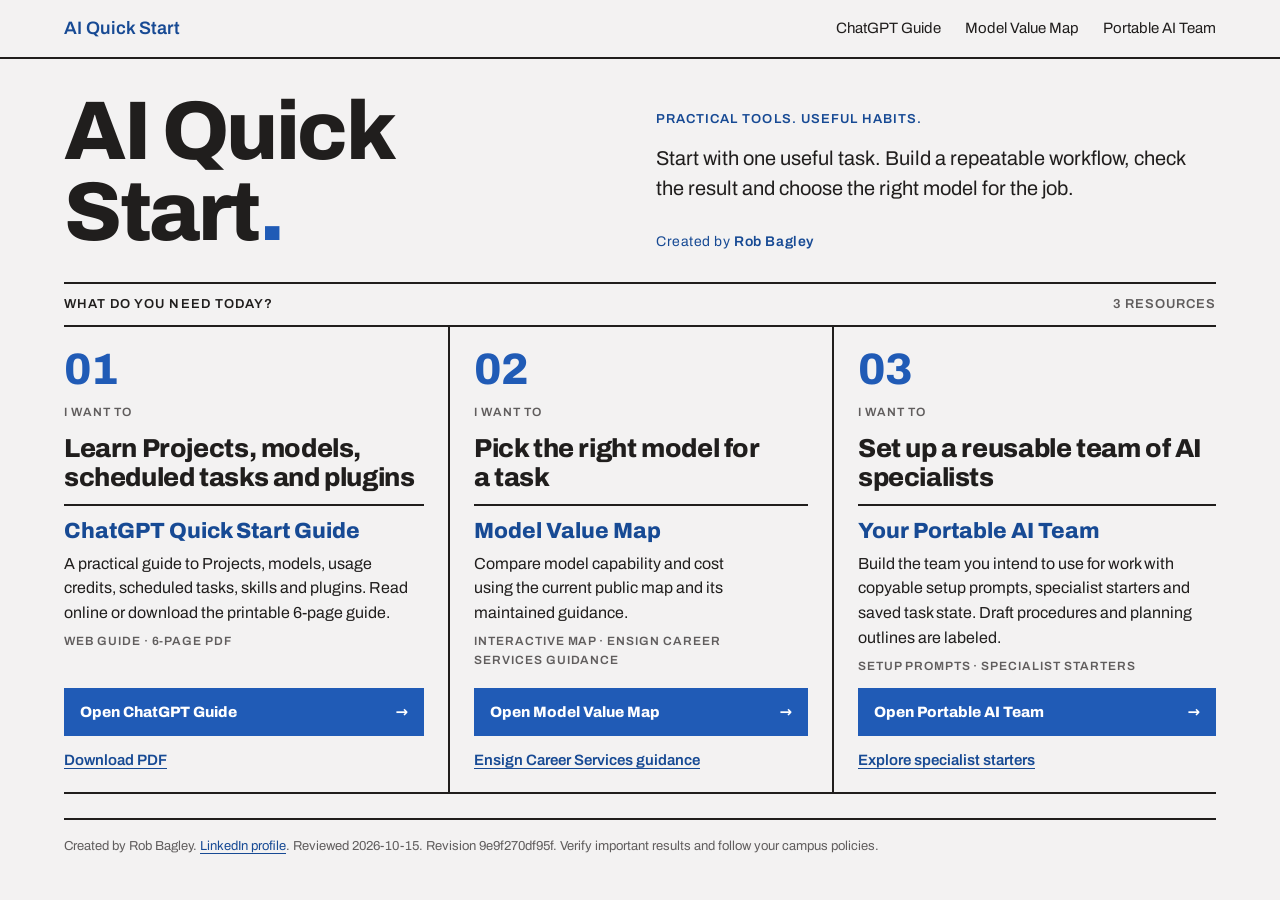
==== commit 19c0c8eb: "Guide: install ChatGPT on the computer first, phone as optional follow-up Co-Authored-By: Claude Opu" ====
--- a/docs/index.html
+++ b/docs/index.html
@@ -1 +1 @@
-<!doctype html><html lang="en"><head><meta charset="utf-8"><meta name="viewport" content="width=device-width,initial-scale=1"><title>AI Quick Start</title><meta name="description" content="Small steps for higher education: organize your work, pick the right settings and let ChatGPT handle the repeats."><link rel="icon" href="favicon.ico"><link rel="icon" type="image/svg+xml" href="favicon.svg"><link rel="preload" href="assets/fonts/archivo.woff2" as="font" type="font/woff2" crossorigin><link rel="stylesheet" href="assets/rob-personal.css"><link rel="stylesheet" href="assets/site.css"></head><body class="home"><a class="rp-skip" href="#main">Skip to content</a><nav class="rp-nav" aria-label="Main"><a class="rp-brand" href="index.html" aria-current="page">AI Quick Start</a><a href="chatgpt-quick-start-guide/">ChatGPT Guide</a><a href="https://robbagley-afk.github.io/model-value-map/">Model Value Map</a><a href="https://your-portable-ai-team.airy-emu-9499.chatgpt.site/">Portable AI Team</a></nav><main id="main"><div class="rp-page"><section class="rp-hero"><h1 class="rp-display"><span class="rp-line">AI Quick</span><span class="rp-line">Start<span class="rp-dot">.</span></span></h1><div class="rp-hero-title"><div class="rp-kicker">Practical tools. Useful habits.</div><p class="rp-lede">Start with one useful task. Build a repeatable workflow, check the result and choose the right model for the job.</p><p class="rp-byline">Created by <strong>Rob Bagley</strong></p></div></section><div class="rp-bar"><h2 class="bar-title">What do you need today?</h2><span class="muted">3 resources</span></div><div class="rp-grid resources" style="--rp-cell:300px"><article class="resource"><div class="rp-num">01</div><div class="rp-label">I want to</div><h2>Learn Projects, models, scheduled tasks and plugins</h2><div class="what"><div class="name">ChatGPT Quick Start Guide</div><p>A practical guide to Projects, models, usage credits, scheduled tasks, skills and plugins. Read online or download the printable 6-page guide.</p><div class="rp-label">Web guide · 6-page PDF</div></div><a class="rp-btn rp-btn-primary rp-btn-block" href="chatgpt-quick-start-guide/">Open ChatGPT Guide<span aria-hidden="true">→</span></a><a class="rp-link" href="ChatGPT-Quick-Start-Guide.pdf">Download PDF</a></article><article class="resource"><div class="rp-num">02</div><div class="rp-label">I want to</div><h2>Pick the right model for a task</h2><div class="what"><div class="name">Model Value Map</div><p>Compare model capability and cost using the current public map and its maintained guidance.</p><div class="rp-label">Interactive map · Ensign Career Services guidance</div></div><a class="rp-btn rp-btn-primary rp-btn-block" href="https://robbagley-afk.github.io/model-value-map/">Open Model Value Map<span aria-hidden="true">→</span></a><a class="rp-link" href="https://robbagley-afk.github.io/model-value-map/team/">Ensign Career Services guidance</a></article><article class="resource"><div class="rp-num">03</div><div class="rp-label">I want to</div><h2>Set up a reusable team of AI specialists</h2><div class="what"><div class="name">Your Portable AI Team</div><p>Build the team you intend to use for work with copyable setup prompts, specialist starters and saved task state. Draft procedures and planning outlines are labeled.</p><div class="rp-label">Setup prompts · specialist starters</div></div><a class="rp-btn rp-btn-primary rp-btn-block" href="https://your-portable-ai-team.airy-emu-9499.chatgpt.site/">Open Portable AI Team<span aria-hidden="true">→</span></a><a class="rp-link" href="https://your-portable-ai-team.airy-emu-9499.chatgpt.site/roles-and-skills.html#add-specialists">Explore specialist starters</a></article></div></div></main><footer class="rp-footer">Created by Rob Bagley. <a href="https://www.linkedin.com/in/robbagley/">LinkedIn profile</a>. Reviewed 2026-10-15. Revision d04d09317735. Verify important results and follow your campus policies.</footer></body></html>+<!doctype html><html lang="en"><head><meta charset="utf-8"><meta name="viewport" content="width=device-width,initial-scale=1"><title>AI Quick Start</title><meta name="description" content="Small steps for higher education: organize your work, pick the right settings and let ChatGPT handle the repeats."><link rel="icon" href="favicon.ico"><link rel="icon" type="image/svg+xml" href="favicon.svg"><link rel="preload" href="assets/fonts/archivo.woff2" as="font" type="font/woff2" crossorigin><link rel="stylesheet" href="assets/rob-personal.css"><link rel="stylesheet" href="assets/site.css"></head><body class="home"><a class="rp-skip" href="#main">Skip to content</a><nav class="rp-nav" aria-label="Main"><a class="rp-brand" href="index.html" aria-current="page">AI Quick Start</a><a href="chatgpt-quick-start-guide/">ChatGPT Guide</a><a href="https://robbagley-afk.github.io/model-value-map/">Model Value Map</a><a href="https://your-portable-ai-team.airy-emu-9499.chatgpt.site/">Portable AI Team</a></nav><main id="main"><div class="rp-page"><section class="rp-hero"><h1 class="rp-display"><span class="rp-line">AI Quick</span><span class="rp-line">Start<span class="rp-dot">.</span></span></h1><div class="rp-hero-title"><div class="rp-kicker">Practical tools. Useful habits.</div><p class="rp-lede">Start with one useful task. Build a repeatable workflow, check the result and choose the right model for the job.</p><p class="rp-byline">Created by <strong>Rob Bagley</strong></p></div></section><div class="rp-bar"><h2 class="bar-title">What do you need today?</h2><span class="muted">3 resources</span></div><div class="rp-grid resources" style="--rp-cell:300px"><article class="resource"><div class="rp-num">01</div><div class="rp-label">I want to</div><h2>Learn Projects, models, scheduled tasks and plugins</h2><div class="what"><div class="name">ChatGPT Quick Start Guide</div><p>A practical guide to Projects, models, usage credits, scheduled tasks, skills and plugins. Read online or download the printable 6-page guide.</p><div class="rp-label">Web guide · 6-page PDF</div></div><a class="rp-btn rp-btn-primary rp-btn-block" href="chatgpt-quick-start-guide/">Open ChatGPT Guide<span aria-hidden="true">→</span></a><a class="rp-link" href="ChatGPT-Quick-Start-Guide.pdf">Download PDF</a></article><article class="resource"><div class="rp-num">02</div><div class="rp-label">I want to</div><h2>Pick the right model for a task</h2><div class="what"><div class="name">Model Value Map</div><p>Compare model capability and cost using the current public map and its maintained guidance.</p><div class="rp-label">Interactive map · Ensign Career Services guidance</div></div><a class="rp-btn rp-btn-primary rp-btn-block" href="https://robbagley-afk.github.io/model-value-map/">Open Model Value Map<span aria-hidden="true">→</span></a><a class="rp-link" href="https://robbagley-afk.github.io/model-value-map/team/">Ensign Career Services guidance</a></article><article class="resource"><div class="rp-num">03</div><div class="rp-label">I want to</div><h2>Set up a reusable team of AI specialists</h2><div class="what"><div class="name">Your Portable AI Team</div><p>Build the team you intend to use for work with copyable setup prompts, specialist starters and saved task state. Draft procedures and planning outlines are labeled.</p><div class="rp-label">Setup prompts · specialist starters</div></div><a class="rp-btn rp-btn-primary rp-btn-block" href="https://your-portable-ai-team.airy-emu-9499.chatgpt.site/">Open Portable AI Team<span aria-hidden="true">→</span></a><a class="rp-link" href="https://your-portable-ai-team.airy-emu-9499.chatgpt.site/roles-and-skills.html#add-specialists">Explore specialist starters</a></article></div></div></main><footer class="rp-footer">Created by Rob Bagley. <a href="https://www.linkedin.com/in/robbagley/">LinkedIn profile</a>. Reviewed 2026-10-15. Revision 9e9f270df95f. Verify important results and follow your campus policies.</footer></body></html>
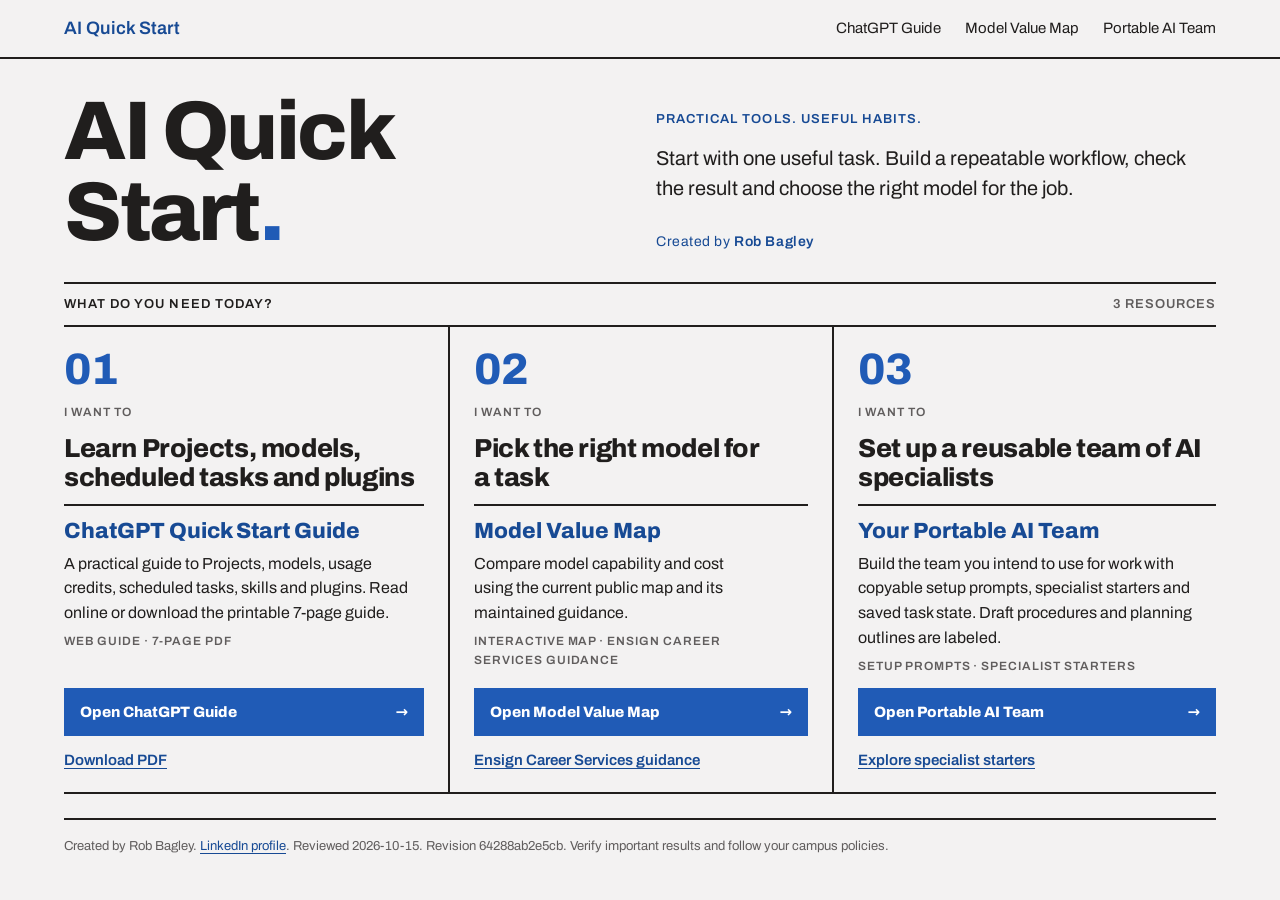
==== commit b76e8656: "Publish newer OneDrive guide revision with computer-first install and bold download link Co-Authored" ====
--- a/docs/index.html
+++ b/docs/index.html
@@ -1 +1 @@
-<!doctype html><html lang="en"><head><meta charset="utf-8"><meta name="viewport" content="width=device-width,initial-scale=1"><title>AI Quick Start</title><meta name="description" content="Small steps for higher education: organize your work, pick the right settings and let ChatGPT handle the repeats."><link rel="icon" href="favicon.ico"><link rel="icon" type="image/svg+xml" href="favicon.svg"><link rel="preload" href="assets/fonts/archivo.woff2" as="font" type="font/woff2" crossorigin><link rel="stylesheet" href="assets/rob-personal.css"><link rel="stylesheet" href="assets/site.css"></head><body class="home"><a class="rp-skip" href="#main">Skip to content</a><nav class="rp-nav" aria-label="Main"><a class="rp-brand" href="index.html" aria-current="page">AI Quick Start</a><a href="chatgpt-quick-start-guide/">ChatGPT Guide</a><a href="https://robbagley-afk.github.io/model-value-map/">Model Value Map</a><a href="https://your-portable-ai-team.airy-emu-9499.chatgpt.site/">Portable AI Team</a></nav><main id="main"><div class="rp-page"><section class="rp-hero"><h1 class="rp-display"><span class="rp-line">AI Quick</span><span class="rp-line">Start<span class="rp-dot">.</span></span></h1><div class="rp-hero-title"><div class="rp-kicker">Practical tools. Useful habits.</div><p class="rp-lede">Start with one useful task. Build a repeatable workflow, check the result and choose the right model for the job.</p><p class="rp-byline">Created by <strong>Rob Bagley</strong></p></div></section><div class="rp-bar"><h2 class="bar-title">What do you need today?</h2><span class="muted">3 resources</span></div><div class="rp-grid resources" style="--rp-cell:300px"><article class="resource"><div class="rp-num">01</div><div class="rp-label">I want to</div><h2>Learn Projects, models, scheduled tasks and plugins</h2><div class="what"><div class="name">ChatGPT Quick Start Guide</div><p>A practical guide to Projects, models, usage credits, scheduled tasks, skills and plugins. Read online or download the printable 6-page guide.</p><div class="rp-label">Web guide · 6-page PDF</div></div><a class="rp-btn rp-btn-primary rp-btn-block" href="chatgpt-quick-start-guide/">Open ChatGPT Guide<span aria-hidden="true">→</span></a><a class="rp-link" href="ChatGPT-Quick-Start-Guide.pdf">Download PDF</a></article><article class="resource"><div class="rp-num">02</div><div class="rp-label">I want to</div><h2>Pick the right model for a task</h2><div class="what"><div class="name">Model Value Map</div><p>Compare model capability and cost using the current public map and its maintained guidance.</p><div class="rp-label">Interactive map · Ensign Career Services guidance</div></div><a class="rp-btn rp-btn-primary rp-btn-block" href="https://robbagley-afk.github.io/model-value-map/">Open Model Value Map<span aria-hidden="true">→</span></a><a class="rp-link" href="https://robbagley-afk.github.io/model-value-map/team/">Ensign Career Services guidance</a></article><article class="resource"><div class="rp-num">03</div><div class="rp-label">I want to</div><h2>Set up a reusable team of AI specialists</h2><div class="what"><div class="name">Your Portable AI Team</div><p>Build the team you intend to use for work with copyable setup prompts, specialist starters and saved task state. Draft procedures and planning outlines are labeled.</p><div class="rp-label">Setup prompts · specialist starters</div></div><a class="rp-btn rp-btn-primary rp-btn-block" href="https://your-portable-ai-team.airy-emu-9499.chatgpt.site/">Open Portable AI Team<span aria-hidden="true">→</span></a><a class="rp-link" href="https://your-portable-ai-team.airy-emu-9499.chatgpt.site/roles-and-skills.html#add-specialists">Explore specialist starters</a></article></div></div></main><footer class="rp-footer">Created by Rob Bagley. <a href="https://www.linkedin.com/in/robbagley/">LinkedIn profile</a>. Reviewed 2026-10-15. Revision 9e9f270df95f. Verify important results and follow your campus policies.</footer></body></html>+<!doctype html><html lang="en"><head><meta charset="utf-8"><meta name="viewport" content="width=device-width,initial-scale=1"><title>AI Quick Start</title><meta name="description" content="Small steps for higher education: organize your work, pick the right settings and let ChatGPT handle the repeats."><link rel="icon" href="favicon.ico"><link rel="icon" type="image/svg+xml" href="favicon.svg"><link rel="preload" href="assets/fonts/archivo.woff2" as="font" type="font/woff2" crossorigin><link rel="stylesheet" href="assets/rob-personal.css"><link rel="stylesheet" href="assets/site.css"></head><body class="home"><a class="rp-skip" href="#main">Skip to content</a><nav class="rp-nav" aria-label="Main"><a class="rp-brand" href="index.html" aria-current="page">AI Quick Start</a><a href="chatgpt-quick-start-guide/">ChatGPT Guide</a><a href="https://robbagley-afk.github.io/model-value-map/">Model Value Map</a><a href="https://your-portable-ai-team.airy-emu-9499.chatgpt.site/">Portable AI Team</a></nav><main id="main"><div class="rp-page"><section class="rp-hero"><h1 class="rp-display"><span class="rp-line">AI Quick</span><span class="rp-line">Start<span class="rp-dot">.</span></span></h1><div class="rp-hero-title"><div class="rp-kicker">Practical tools. Useful habits.</div><p class="rp-lede">Start with one useful task. Build a repeatable workflow, check the result and choose the right model for the job.</p><p class="rp-byline">Created by <strong>Rob Bagley</strong></p></div></section><div class="rp-bar"><h2 class="bar-title">What do you need today?</h2><span class="muted">3 resources</span></div><div class="rp-grid resources" style="--rp-cell:300px"><article class="resource"><div class="rp-num">01</div><div class="rp-label">I want to</div><h2>Learn Projects, models, scheduled tasks and plugins</h2><div class="what"><div class="name">ChatGPT Quick Start Guide</div><p>A practical guide to Projects, models, usage credits, scheduled tasks, skills and plugins. Read online or download the printable 7-page guide.</p><div class="rp-label">Web guide · 7-page PDF</div></div><a class="rp-btn rp-btn-primary rp-btn-block" href="chatgpt-quick-start-guide/">Open ChatGPT Guide<span aria-hidden="true">→</span></a><a class="rp-link" href="ChatGPT-Quick-Start-Guide.pdf">Download PDF</a></article><article class="resource"><div class="rp-num">02</div><div class="rp-label">I want to</div><h2>Pick the right model for a task</h2><div class="what"><div class="name">Model Value Map</div><p>Compare model capability and cost using the current public map and its maintained guidance.</p><div class="rp-label">Interactive map · Ensign Career Services guidance</div></div><a class="rp-btn rp-btn-primary rp-btn-block" href="https://robbagley-afk.github.io/model-value-map/">Open Model Value Map<span aria-hidden="true">→</span></a><a class="rp-link" href="https://robbagley-afk.github.io/model-value-map/team/">Ensign Career Services guidance</a></article><article class="resource"><div class="rp-num">03</div><div class="rp-label">I want to</div><h2>Set up a reusable team of AI specialists</h2><div class="what"><div class="name">Your Portable AI Team</div><p>Build the team you intend to use for work with copyable setup prompts, specialist starters and saved task state. Draft procedures and planning outlines are labeled.</p><div class="rp-label">Setup prompts · specialist starters</div></div><a class="rp-btn rp-btn-primary rp-btn-block" href="https://your-portable-ai-team.airy-emu-9499.chatgpt.site/">Open Portable AI Team<span aria-hidden="true">→</span></a><a class="rp-link" href="https://your-portable-ai-team.airy-emu-9499.chatgpt.site/roles-and-skills.html#add-specialists">Explore specialist starters</a></article></div></div></main><footer class="rp-footer">Created by Rob Bagley. <a href="https://www.linkedin.com/in/robbagley/">LinkedIn profile</a>. Reviewed 2026-10-15. Revision 64288ab2e5cb. Verify important results and follow your campus policies.</footer></body></html>
--- a/docs/assets/site.css
+++ b/docs/assets/site.css
@@ -55,3 +55,8 @@
 .rp-byline{margin-top:14px;font-size:14px;letter-spacing:.04em;color:var(--rp-accent-text)}
 .rp-byline strong{font-weight:var(--rp-w-label)}
 .shot{margin:16px 0}.shot img{display:block;max-width:100%;height:auto;border:1.5px solid var(--rp-ink,#201e1d)}.shot figcaption{margin-top:6px}
+
+.rp-ces-check{align-items:center;padding:8px 12px;border:1px solid var(--rp-rule-soft);background:var(--rp-surface)}
+.rp-ces-check::before{display:none}
+.rp-ces-check img{flex:none;width:auto;height:46px;max-width:46px;object-fit:contain}
+.rp-ces-check strong{font-weight:var(--rp-w-head)}
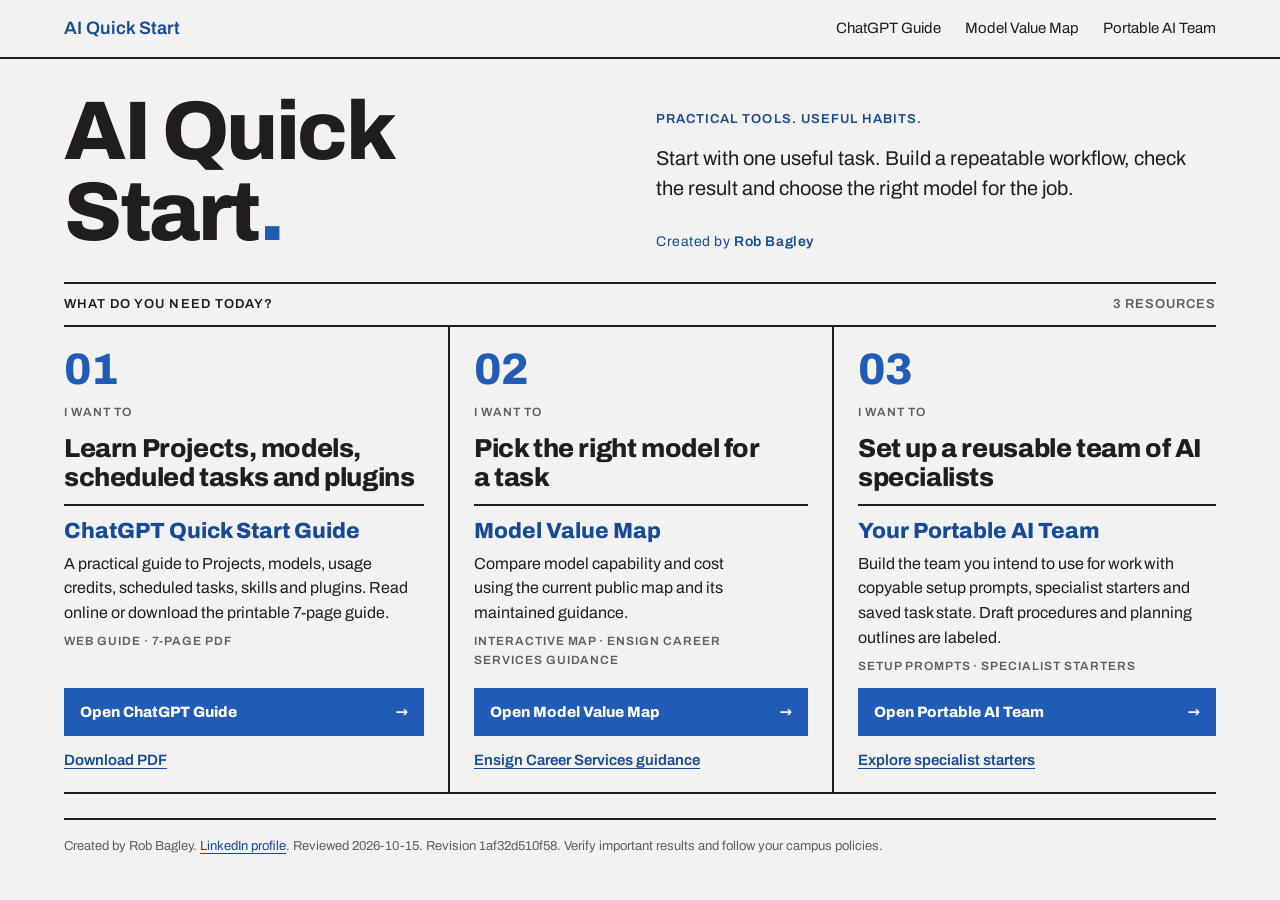
==== commit 1c86daa5: "Quick win: SharePoint plugin walkthrough Co-Authored-By: Claude Opus 5.5 <noreply@anthropic.com>" ====
--- a/docs/index.html
+++ b/docs/index.html
@@ -1 +1 @@
-<!doctype html><html lang="en"><head><meta charset="utf-8"><meta name="viewport" content="width=device-width,initial-scale=1"><title>AI Quick Start</title><meta name="description" content="Small steps for higher education: organize your work, pick the right settings and let ChatGPT handle the repeats."><link rel="icon" href="favicon.ico"><link rel="icon" type="image/svg+xml" href="favicon.svg"><link rel="preload" href="assets/fonts/archivo.woff2" as="font" type="font/woff2" crossorigin><link rel="stylesheet" href="assets/rob-personal.css"><link rel="stylesheet" href="assets/site.css"></head><body class="home"><a class="rp-skip" href="#main">Skip to content</a><nav class="rp-nav" aria-label="Main"><a class="rp-brand" href="index.html" aria-current="page">AI Quick Start</a><a href="chatgpt-quick-start-guide/">ChatGPT Guide</a><a href="https://robbagley-afk.github.io/model-value-map/">Model Value Map</a><a href="https://your-portable-ai-team.airy-emu-9499.chatgpt.site/">Portable AI Team</a></nav><main id="main"><div class="rp-page"><section class="rp-hero"><h1 class="rp-display"><span class="rp-line">AI Quick</span><span class="rp-line">Start<span class="rp-dot">.</span></span></h1><div class="rp-hero-title"><div class="rp-kicker">Practical tools. Useful habits.</div><p class="rp-lede">Start with one useful task. Build a repeatable workflow, check the result and choose the right model for the job.</p><p class="rp-byline">Created by <strong>Rob Bagley</strong></p></div></section><div class="rp-bar"><h2 class="bar-title">What do you need today?</h2><span class="muted">3 resources</span></div><div class="rp-grid resources" style="--rp-cell:300px"><article class="resource"><div class="rp-num">01</div><div class="rp-label">I want to</div><h2>Learn Projects, models, scheduled tasks and plugins</h2><div class="what"><div class="name">ChatGPT Quick Start Guide</div><p>A practical guide to Projects, models, usage credits, scheduled tasks, skills and plugins. Read online or download the printable 7-page guide.</p><div class="rp-label">Web guide · 7-page PDF</div></div><a class="rp-btn rp-btn-primary rp-btn-block" href="chatgpt-quick-start-guide/">Open ChatGPT Guide<span aria-hidden="true">→</span></a><a class="rp-link" href="ChatGPT-Quick-Start-Guide.pdf">Download PDF</a></article><article class="resource"><div class="rp-num">02</div><div class="rp-label">I want to</div><h2>Pick the right model for a task</h2><div class="what"><div class="name">Model Value Map</div><p>Compare model capability and cost using the current public map and its maintained guidance.</p><div class="rp-label">Interactive map · Ensign Career Services guidance</div></div><a class="rp-btn rp-btn-primary rp-btn-block" href="https://robbagley-afk.github.io/model-value-map/">Open Model Value Map<span aria-hidden="true">→</span></a><a class="rp-link" href="https://robbagley-afk.github.io/model-value-map/team/">Ensign Career Services guidance</a></article><article class="resource"><div class="rp-num">03</div><div class="rp-label">I want to</div><h2>Set up a reusable team of AI specialists</h2><div class="what"><div class="name">Your Portable AI Team</div><p>Build the team you intend to use for work with copyable setup prompts, specialist starters and saved task state. Draft procedures and planning outlines are labeled.</p><div class="rp-label">Setup prompts · specialist starters</div></div><a class="rp-btn rp-btn-primary rp-btn-block" href="https://your-portable-ai-team.airy-emu-9499.chatgpt.site/">Open Portable AI Team<span aria-hidden="true">→</span></a><a class="rp-link" href="https://your-portable-ai-team.airy-emu-9499.chatgpt.site/roles-and-skills.html#add-specialists">Explore specialist starters</a></article></div></div></main><footer class="rp-footer">Created by Rob Bagley. <a href="https://www.linkedin.com/in/robbagley/">LinkedIn profile</a>. Reviewed 2026-10-15. Revision 64288ab2e5cb. Verify important results and follow your campus policies.</footer></body></html>+<!doctype html><html lang="en"><head><meta charset="utf-8"><meta name="viewport" content="width=device-width,initial-scale=1"><title>AI Quick Start</title><meta name="description" content="Small steps for higher education: organize your work, pick the right settings and let ChatGPT handle the repeats."><link rel="icon" href="favicon.ico"><link rel="icon" type="image/svg+xml" href="favicon.svg"><link rel="preload" href="assets/fonts/archivo.woff2" as="font" type="font/woff2" crossorigin><link rel="stylesheet" href="assets/rob-personal.css"><link rel="stylesheet" href="assets/site.css"></head><body class="home"><a class="rp-skip" href="#main">Skip to content</a><nav class="rp-nav" aria-label="Main"><a class="rp-brand" href="index.html" aria-current="page">AI Quick Start</a><a href="chatgpt-quick-start-guide/">ChatGPT Guide</a><a href="https://robbagley-afk.github.io/model-value-map/">Model Value Map</a><a href="https://your-portable-ai-team.airy-emu-9499.chatgpt.site/">Portable AI Team</a></nav><main id="main"><div class="rp-page"><section class="rp-hero"><h1 class="rp-display"><span class="rp-line">AI Quick</span><span class="rp-line">Start<span class="rp-dot">.</span></span></h1><div class="rp-hero-title"><div class="rp-kicker">Practical tools. Useful habits.</div><p class="rp-lede">Start with one useful task. Build a repeatable workflow, check the result and choose the right model for the job.</p><p class="rp-byline">Created by <strong>Rob Bagley</strong></p></div></section><div class="rp-bar"><h2 class="bar-title">What do you need today?</h2><span class="muted">3 resources</span></div><div class="rp-grid resources" style="--rp-cell:300px"><article class="resource"><div class="rp-num">01</div><div class="rp-label">I want to</div><h2>Learn Projects, models, scheduled tasks and plugins</h2><div class="what"><div class="name">ChatGPT Quick Start Guide</div><p>A practical guide to Projects, models, usage credits, scheduled tasks, skills and plugins. Read online or download the printable 7-page guide.</p><div class="rp-label">Web guide · 7-page PDF</div></div><a class="rp-btn rp-btn-primary rp-btn-block" href="chatgpt-quick-start-guide/">Open ChatGPT Guide<span aria-hidden="true">→</span></a><a class="rp-link" href="ChatGPT-Quick-Start-Guide.pdf">Download PDF</a></article><article class="resource"><div class="rp-num">02</div><div class="rp-label">I want to</div><h2>Pick the right model for a task</h2><div class="what"><div class="name">Model Value Map</div><p>Compare model capability and cost using the current public map and its maintained guidance.</p><div class="rp-label">Interactive map · Ensign Career Services guidance</div></div><a class="rp-btn rp-btn-primary rp-btn-block" href="https://robbagley-afk.github.io/model-value-map/">Open Model Value Map<span aria-hidden="true">→</span></a><a class="rp-link" href="https://robbagley-afk.github.io/model-value-map/team/">Ensign Career Services guidance</a></article><article class="resource"><div class="rp-num">03</div><div class="rp-label">I want to</div><h2>Set up a reusable team of AI specialists</h2><div class="what"><div class="name">Your Portable AI Team</div><p>Build the team you intend to use for work with copyable setup prompts, specialist starters and saved task state. Draft procedures and planning outlines are labeled.</p><div class="rp-label">Setup prompts · specialist starters</div></div><a class="rp-btn rp-btn-primary rp-btn-block" href="https://your-portable-ai-team.airy-emu-9499.chatgpt.site/">Open Portable AI Team<span aria-hidden="true">→</span></a><a class="rp-link" href="https://your-portable-ai-team.airy-emu-9499.chatgpt.site/roles-and-skills.html#add-specialists">Explore specialist starters</a></article></div></div></main><footer class="rp-footer">Created by Rob Bagley. <a href="https://www.linkedin.com/in/robbagley/">LinkedIn profile</a>. Reviewed 2026-10-15. Revision 1af32d510f58. Verify important results and follow your campus policies.</footer></body></html>
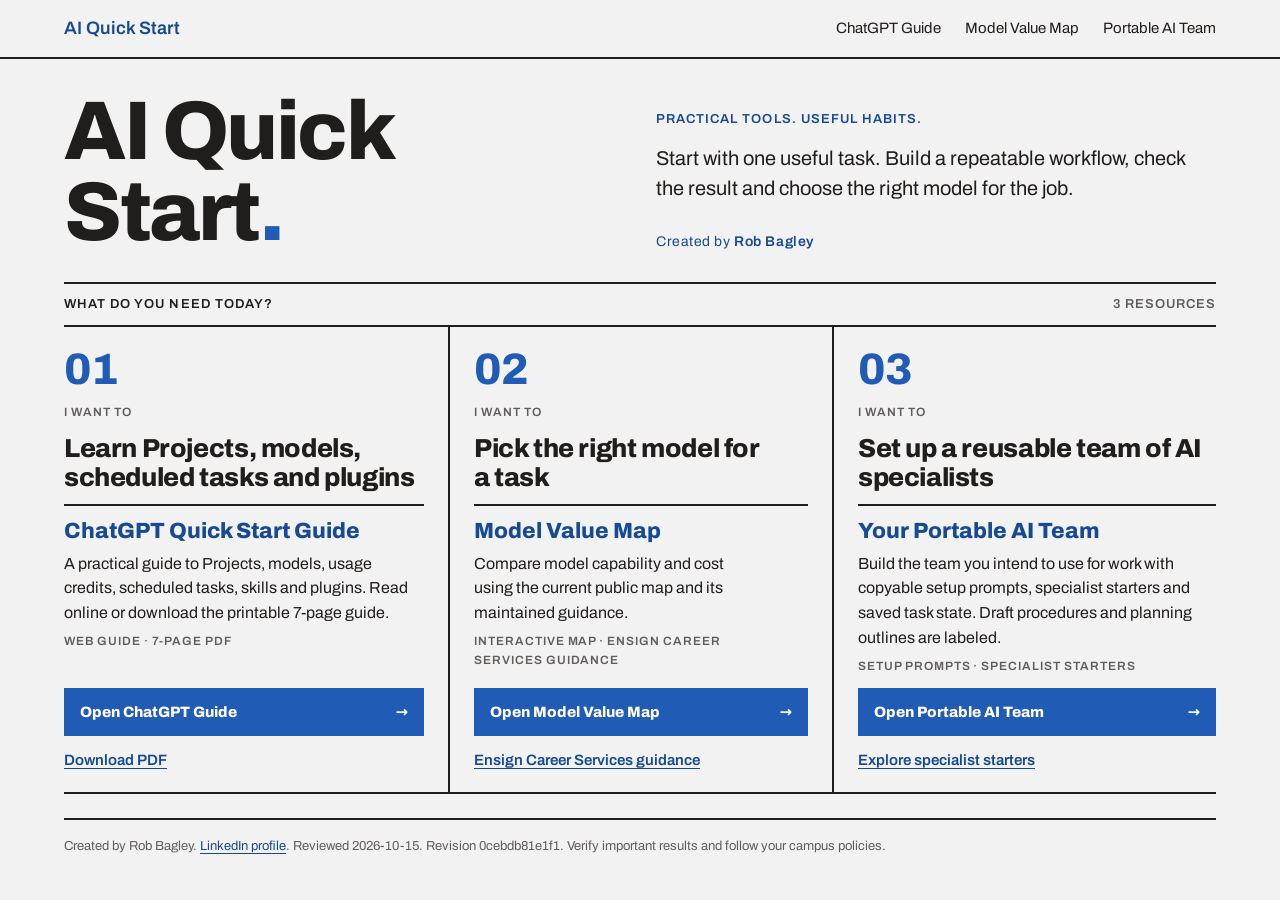
==== commit 23b14a54: "Quick start guide links to the CES AI Token Saver plugin where plugins come up Co-Authored-By: Claud" ====
--- a/docs/index.html
+++ b/docs/index.html
@@ -1 +1 @@
-<!doctype html><html lang="en"><head><meta charset="utf-8"><meta name="viewport" content="width=device-width,initial-scale=1"><title>AI Quick Start</title><meta name="description" content="Small steps for higher education: organize your work, pick the right settings and let ChatGPT handle the repeats."><link rel="icon" href="favicon.ico"><link rel="icon" type="image/svg+xml" href="favicon.svg"><link rel="preload" href="assets/fonts/archivo.woff2" as="font" type="font/woff2" crossorigin><link rel="stylesheet" href="assets/rob-personal.css"><link rel="stylesheet" href="assets/site.css"></head><body class="home"><a class="rp-skip" href="#main">Skip to content</a><nav class="rp-nav" aria-label="Main"><a class="rp-brand" href="index.html" aria-current="page">AI Quick Start</a><a href="chatgpt-quick-start-guide/">ChatGPT Guide</a><a href="https://robbagley-afk.github.io/model-value-map/">Model Value Map</a><a href="https://your-portable-ai-team.airy-emu-9499.chatgpt.site/">Portable AI Team</a></nav><main id="main"><div class="rp-page"><section class="rp-hero"><h1 class="rp-display"><span class="rp-line">AI Quick</span><span class="rp-line">Start<span class="rp-dot">.</span></span></h1><div class="rp-hero-title"><div class="rp-kicker">Practical tools. Useful habits.</div><p class="rp-lede">Start with one useful task. Build a repeatable workflow, check the result and choose the right model for the job.</p><p class="rp-byline">Created by <strong>Rob Bagley</strong></p></div></section><div class="rp-bar"><h2 class="bar-title">What do you need today?</h2><span class="muted">3 resources</span></div><div class="rp-grid resources" style="--rp-cell:300px"><article class="resource"><div class="rp-num">01</div><div class="rp-label">I want to</div><h2>Learn Projects, models, scheduled tasks and plugins</h2><div class="what"><div class="name">ChatGPT Quick Start Guide</div><p>A practical guide to Projects, models, usage credits, scheduled tasks, skills and plugins. Read online or download the printable 7-page guide.</p><div class="rp-label">Web guide · 7-page PDF</div></div><a class="rp-btn rp-btn-primary rp-btn-block" href="chatgpt-quick-start-guide/">Open ChatGPT Guide<span aria-hidden="true">→</span></a><a class="rp-link" href="ChatGPT-Quick-Start-Guide.pdf">Download PDF</a></article><article class="resource"><div class="rp-num">02</div><div class="rp-label">I want to</div><h2>Pick the right model for a task</h2><div class="what"><div class="name">Model Value Map</div><p>Compare model capability and cost using the current public map and its maintained guidance.</p><div class="rp-label">Interactive map · Ensign Career Services guidance</div></div><a class="rp-btn rp-btn-primary rp-btn-block" href="https://robbagley-afk.github.io/model-value-map/">Open Model Value Map<span aria-hidden="true">→</span></a><a class="rp-link" href="https://robbagley-afk.github.io/model-value-map/team/">Ensign Career Services guidance</a></article><article class="resource"><div class="rp-num">03</div><div class="rp-label">I want to</div><h2>Set up a reusable team of AI specialists</h2><div class="what"><div class="name">Your Portable AI Team</div><p>Build the team you intend to use for work with copyable setup prompts, specialist starters and saved task state. Draft procedures and planning outlines are labeled.</p><div class="rp-label">Setup prompts · specialist starters</div></div><a class="rp-btn rp-btn-primary rp-btn-block" href="https://your-portable-ai-team.airy-emu-9499.chatgpt.site/">Open Portable AI Team<span aria-hidden="true">→</span></a><a class="rp-link" href="https://your-portable-ai-team.airy-emu-9499.chatgpt.site/roles-and-skills.html#add-specialists">Explore specialist starters</a></article></div></div></main><footer class="rp-footer">Created by Rob Bagley. <a href="https://www.linkedin.com/in/robbagley/">LinkedIn profile</a>. Reviewed 2026-10-15. Revision 1af32d510f58. Verify important results and follow your campus policies.</footer></body></html>+<!doctype html><html lang="en"><head><meta charset="utf-8"><meta name="viewport" content="width=device-width,initial-scale=1"><title>AI Quick Start</title><meta name="description" content="Small steps for higher education: organize your work, pick the right settings and let ChatGPT handle the repeats."><link rel="icon" href="favicon.ico"><link rel="icon" type="image/svg+xml" href="favicon.svg"><link rel="preload" href="assets/fonts/archivo.woff2" as="font" type="font/woff2" crossorigin><link rel="stylesheet" href="assets/rob-personal.css"><link rel="stylesheet" href="assets/site.css"></head><body class="home"><a class="rp-skip" href="#main">Skip to content</a><nav class="rp-nav" aria-label="Main"><a class="rp-brand" href="index.html" aria-current="page">AI Quick Start</a><a href="chatgpt-quick-start-guide/">ChatGPT Guide</a><a href="https://robbagley-afk.github.io/model-value-map/">Model Value Map</a><a href="https://your-portable-ai-team.airy-emu-9499.chatgpt.site/">Portable AI Team</a></nav><main id="main"><div class="rp-page"><section class="rp-hero"><h1 class="rp-display"><span class="rp-line">AI Quick</span><span class="rp-line">Start<span class="rp-dot">.</span></span></h1><div class="rp-hero-title"><div class="rp-kicker">Practical tools. Useful habits.</div><p class="rp-lede">Start with one useful task. Build a repeatable workflow, check the result and choose the right model for the job.</p><p class="rp-byline">Created by <strong>Rob Bagley</strong></p></div></section><div class="rp-bar"><h2 class="bar-title">What do you need today?</h2><span class="muted">3 resources</span></div><div class="rp-grid resources" style="--rp-cell:300px"><article class="resource"><div class="rp-num">01</div><div class="rp-label">I want to</div><h2>Learn Projects, models, scheduled tasks and plugins</h2><div class="what"><div class="name">ChatGPT Quick Start Guide</div><p>A practical guide to Projects, models, usage credits, scheduled tasks, skills and plugins. Read online or download the printable 7-page guide.</p><div class="rp-label">Web guide · 7-page PDF</div></div><a class="rp-btn rp-btn-primary rp-btn-block" href="chatgpt-quick-start-guide/">Open ChatGPT Guide<span aria-hidden="true">→</span></a><a class="rp-link" href="ChatGPT-Quick-Start-Guide.pdf">Download PDF</a></article><article class="resource"><div class="rp-num">02</div><div class="rp-label">I want to</div><h2>Pick the right model for a task</h2><div class="what"><div class="name">Model Value Map</div><p>Compare model capability and cost using the current public map and its maintained guidance.</p><div class="rp-label">Interactive map · Ensign Career Services guidance</div></div><a class="rp-btn rp-btn-primary rp-btn-block" href="https://robbagley-afk.github.io/model-value-map/">Open Model Value Map<span aria-hidden="true">→</span></a><a class="rp-link" href="https://robbagley-afk.github.io/model-value-map/team/">Ensign Career Services guidance</a></article><article class="resource"><div class="rp-num">03</div><div class="rp-label">I want to</div><h2>Set up a reusable team of AI specialists</h2><div class="what"><div class="name">Your Portable AI Team</div><p>Build the team you intend to use for work with copyable setup prompts, specialist starters and saved task state. Draft procedures and planning outlines are labeled.</p><div class="rp-label">Setup prompts · specialist starters</div></div><a class="rp-btn rp-btn-primary rp-btn-block" href="https://your-portable-ai-team.airy-emu-9499.chatgpt.site/">Open Portable AI Team<span aria-hidden="true">→</span></a><a class="rp-link" href="https://your-portable-ai-team.airy-emu-9499.chatgpt.site/roles-and-skills.html#add-specialists">Explore specialist starters</a></article></div></div></main><footer class="rp-footer">Created by Rob Bagley. <a href="https://www.linkedin.com/in/robbagley/">LinkedIn profile</a>. Reviewed 2026-10-15. Revision 0cebdb81e1f1. Verify important results and follow your campus policies.</footer></body></html>
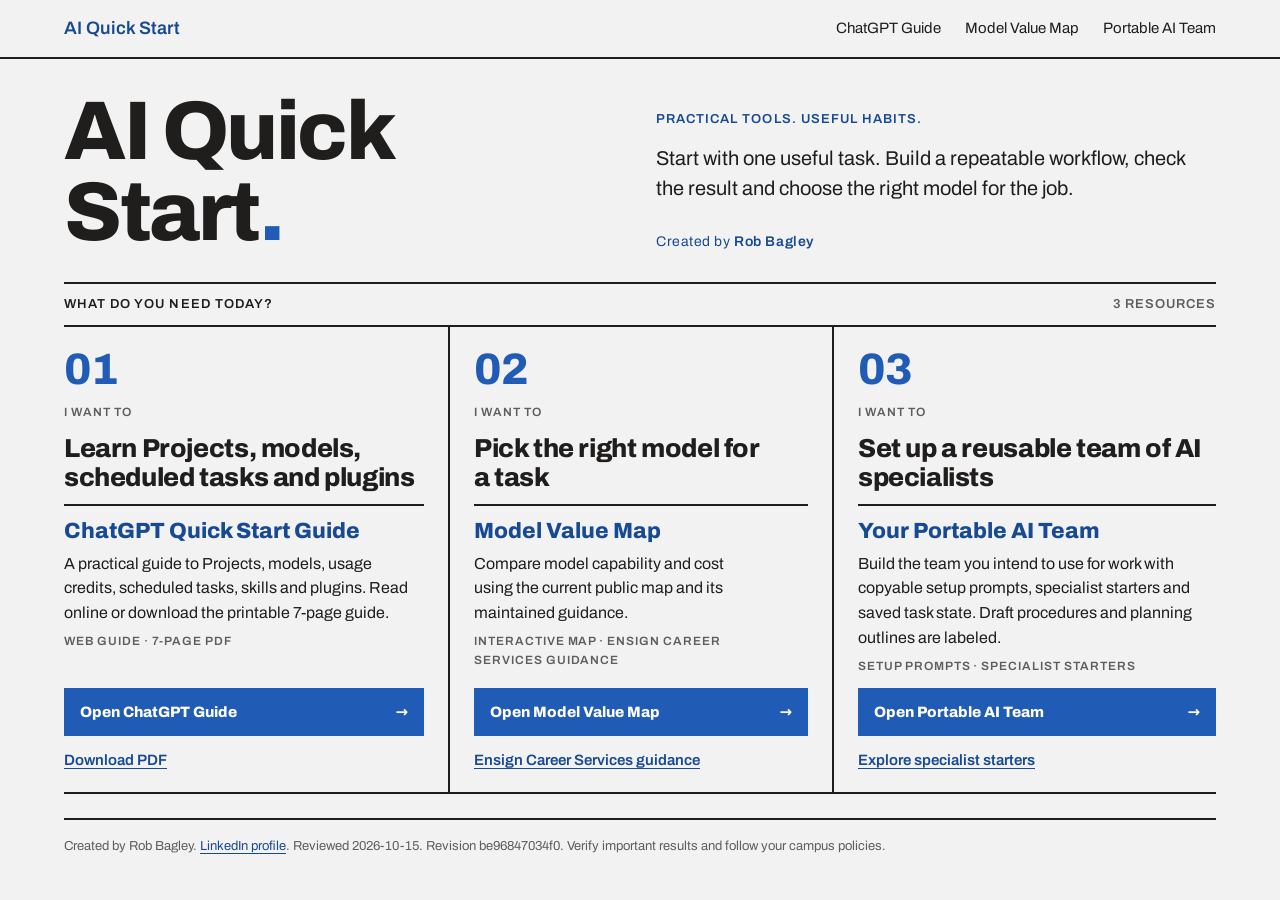
==== commit 54cc9c1d: "Align quick-start model guidance with the Model Value Map" ====
--- a/docs/index.html
+++ b/docs/index.html
@@ -1 +1 @@
-<!doctype html><html lang="en"><head><meta charset="utf-8"><meta name="viewport" content="width=device-width,initial-scale=1"><title>AI Quick Start</title><meta name="description" content="Small steps for higher education: organize your work, pick the right settings and let ChatGPT handle the repeats."><link rel="icon" href="favicon.ico"><link rel="icon" type="image/svg+xml" href="favicon.svg"><link rel="preload" href="assets/fonts/archivo.woff2" as="font" type="font/woff2" crossorigin><link rel="stylesheet" href="assets/rob-personal.css"><link rel="stylesheet" href="assets/site.css"></head><body class="home"><a class="rp-skip" href="#main">Skip to content</a><nav class="rp-nav" aria-label="Main"><a class="rp-brand" href="index.html" aria-current="page">AI Quick Start</a><a href="chatgpt-quick-start-guide/">ChatGPT Guide</a><a href="https://robbagley-afk.github.io/model-value-map/">Model Value Map</a><a href="https://your-portable-ai-team.airy-emu-9499.chatgpt.site/">Portable AI Team</a></nav><main id="main"><div class="rp-page"><section class="rp-hero"><h1 class="rp-display"><span class="rp-line">AI Quick</span><span class="rp-line">Start<span class="rp-dot">.</span></span></h1><div class="rp-hero-title"><div class="rp-kicker">Practical tools. Useful habits.</div><p class="rp-lede">Start with one useful task. Build a repeatable workflow, check the result and choose the right model for the job.</p><p class="rp-byline">Created by <strong>Rob Bagley</strong></p></div></section><div class="rp-bar"><h2 class="bar-title">What do you need today?</h2><span class="muted">3 resources</span></div><div class="rp-grid resources" style="--rp-cell:300px"><article class="resource"><div class="rp-num">01</div><div class="rp-label">I want to</div><h2>Learn Projects, models, scheduled tasks and plugins</h2><div class="what"><div class="name">ChatGPT Quick Start Guide</div><p>A practical guide to Projects, models, usage credits, scheduled tasks, skills and plugins. Read online or download the printable 7-page guide.</p><div class="rp-label">Web guide · 7-page PDF</div></div><a class="rp-btn rp-btn-primary rp-btn-block" href="chatgpt-quick-start-guide/">Open ChatGPT Guide<span aria-hidden="true">→</span></a><a class="rp-link" href="ChatGPT-Quick-Start-Guide.pdf">Download PDF</a></article><article class="resource"><div class="rp-num">02</div><div class="rp-label">I want to</div><h2>Pick the right model for a task</h2><div class="what"><div class="name">Model Value Map</div><p>Compare model capability and cost using the current public map and its maintained guidance.</p><div class="rp-label">Interactive map · Ensign Career Services guidance</div></div><a class="rp-btn rp-btn-primary rp-btn-block" href="https://robbagley-afk.github.io/model-value-map/">Open Model Value Map<span aria-hidden="true">→</span></a><a class="rp-link" href="https://robbagley-afk.github.io/model-value-map/team/">Ensign Career Services guidance</a></article><article class="resource"><div class="rp-num">03</div><div class="rp-label">I want to</div><h2>Set up a reusable team of AI specialists</h2><div class="what"><div class="name">Your Portable AI Team</div><p>Build the team you intend to use for work with copyable setup prompts, specialist starters and saved task state. Draft procedures and planning outlines are labeled.</p><div class="rp-label">Setup prompts · specialist starters</div></div><a class="rp-btn rp-btn-primary rp-btn-block" href="https://your-portable-ai-team.airy-emu-9499.chatgpt.site/">Open Portable AI Team<span aria-hidden="true">→</span></a><a class="rp-link" href="https://your-portable-ai-team.airy-emu-9499.chatgpt.site/roles-and-skills.html#add-specialists">Explore specialist starters</a></article></div></div></main><footer class="rp-footer">Created by Rob Bagley. <a href="https://www.linkedin.com/in/robbagley/">LinkedIn profile</a>. Reviewed 2026-10-15. Revision 0cebdb81e1f1. Verify important results and follow your campus policies.</footer></body></html>+<!doctype html><html lang="en"><head><meta charset="utf-8"><meta name="viewport" content="width=device-width,initial-scale=1"><title>AI Quick Start</title><meta name="description" content="Small steps for higher education: organize your work, pick the right settings and let ChatGPT handle the repeats."><link rel="icon" href="favicon.ico"><link rel="icon" type="image/svg+xml" href="favicon.svg"><link rel="preload" href="assets/fonts/archivo.woff2" as="font" type="font/woff2" crossorigin><link rel="stylesheet" href="assets/rob-personal.css"><link rel="stylesheet" href="assets/site.css"></head><body class="home"><a class="rp-skip" href="#main">Skip to content</a><nav class="rp-nav" aria-label="Main"><a class="rp-brand" href="index.html" aria-current="page">AI Quick Start</a><a href="chatgpt-quick-start-guide/">ChatGPT Guide</a><a href="https://robbagley-afk.github.io/model-value-map/">Model Value Map</a><a href="https://your-portable-ai-team.airy-emu-9499.chatgpt.site/">Portable AI Team</a></nav><main id="main"><div class="rp-page"><section class="rp-hero"><h1 class="rp-display"><span class="rp-line">AI Quick</span><span class="rp-line">Start<span class="rp-dot">.</span></span></h1><div class="rp-hero-title"><div class="rp-kicker">Practical tools. Useful habits.</div><p class="rp-lede">Start with one useful task. Build a repeatable workflow, check the result and choose the right model for the job.</p><p class="rp-byline">Created by <strong>Rob Bagley</strong></p></div></section><div class="rp-bar"><h2 class="bar-title">What do you need today?</h2><span class="muted">3 resources</span></div><div class="rp-grid resources" style="--rp-cell:300px"><article class="resource"><div class="rp-num">01</div><div class="rp-label">I want to</div><h2>Learn Projects, models, scheduled tasks and plugins</h2><div class="what"><div class="name">ChatGPT Quick Start Guide</div><p>A practical guide to Projects, models, usage credits, scheduled tasks, skills and plugins. Read online or download the printable 7-page guide.</p><div class="rp-label">Web guide · 7-page PDF</div></div><a class="rp-btn rp-btn-primary rp-btn-block" href="chatgpt-quick-start-guide/">Open ChatGPT Guide<span aria-hidden="true">→</span></a><a class="rp-link" href="ChatGPT-Quick-Start-Guide.pdf">Download PDF</a></article><article class="resource"><div class="rp-num">02</div><div class="rp-label">I want to</div><h2>Pick the right model for a task</h2><div class="what"><div class="name">Model Value Map</div><p>Compare model capability and cost using the current public map and its maintained guidance.</p><div class="rp-label">Interactive map · Ensign Career Services guidance</div></div><a class="rp-btn rp-btn-primary rp-btn-block" href="https://robbagley-afk.github.io/model-value-map/">Open Model Value Map<span aria-hidden="true">→</span></a><a class="rp-link" href="https://robbagley-afk.github.io/model-value-map/team/">Ensign Career Services guidance</a></article><article class="resource"><div class="rp-num">03</div><div class="rp-label">I want to</div><h2>Set up a reusable team of AI specialists</h2><div class="what"><div class="name">Your Portable AI Team</div><p>Build the team you intend to use for work with copyable setup prompts, specialist starters and saved task state. Draft procedures and planning outlines are labeled.</p><div class="rp-label">Setup prompts · specialist starters</div></div><a class="rp-btn rp-btn-primary rp-btn-block" href="https://your-portable-ai-team.airy-emu-9499.chatgpt.site/">Open Portable AI Team<span aria-hidden="true">→</span></a><a class="rp-link" href="https://your-portable-ai-team.airy-emu-9499.chatgpt.site/roles-and-skills.html#add-specialists">Explore specialist starters</a></article></div></div></main><footer class="rp-footer">Created by Rob Bagley. <a href="https://www.linkedin.com/in/robbagley/">LinkedIn profile</a>. Reviewed 2026-10-15. Revision be96847034f0. Verify important results and follow your campus policies.</footer></body></html>
